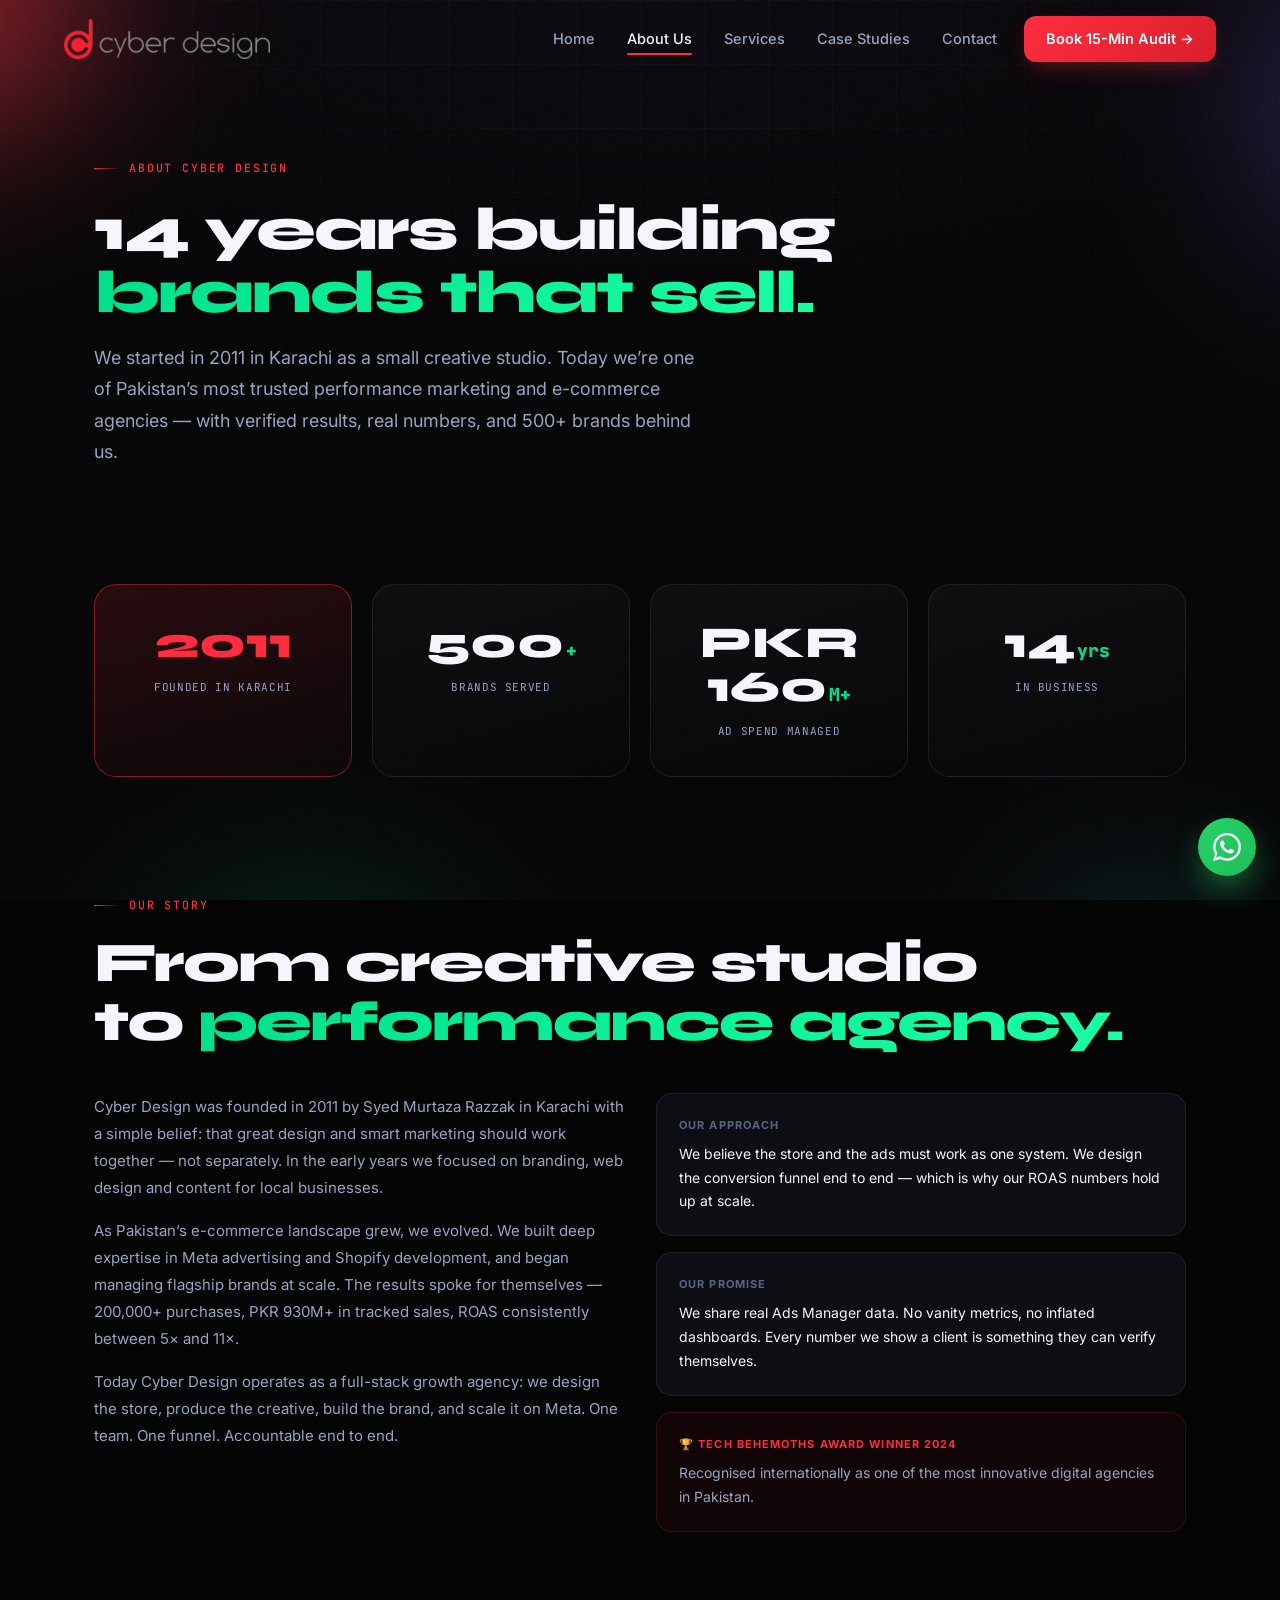
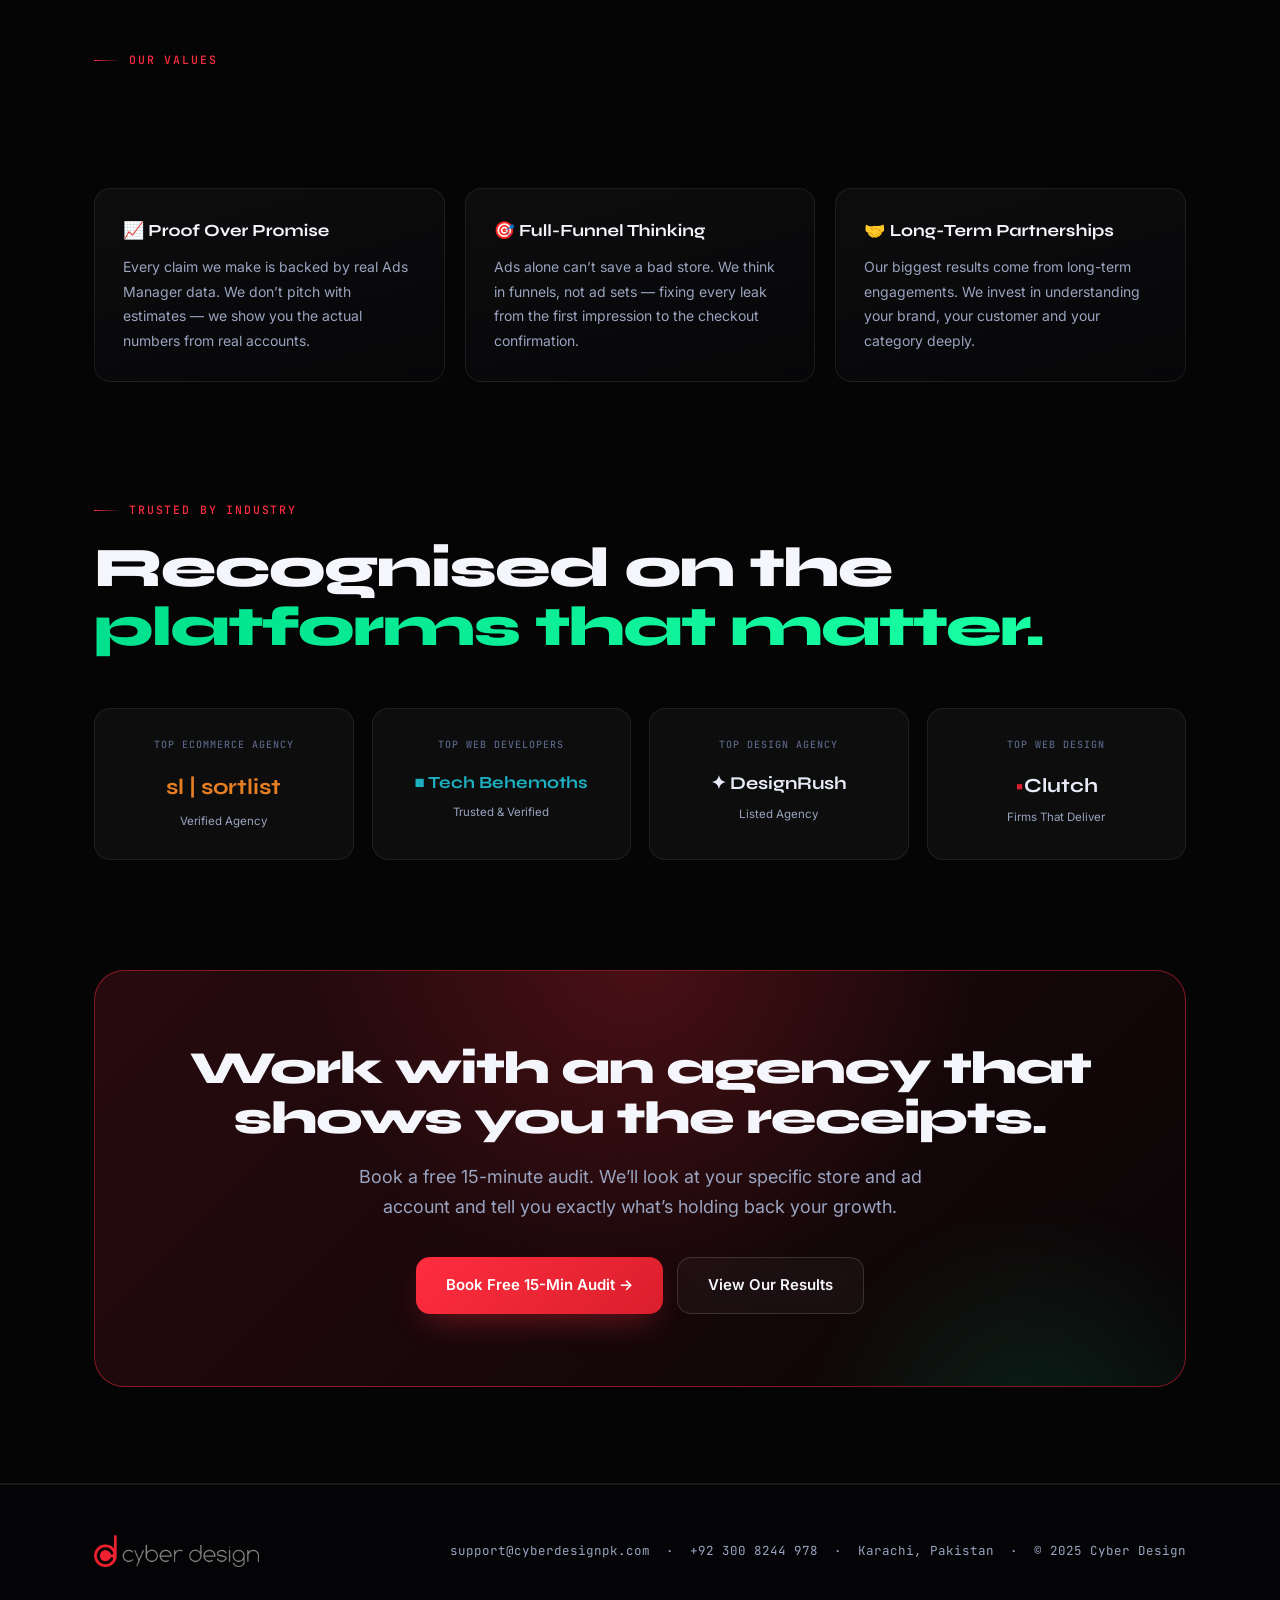
==== about-us.html @ b5be5a00 "Redesign all inner pages + shared design system Applied the premium UUPM design (Modern Dark Cinema " ====
<!DOCTYPE html>
<html lang="en">
<head>
<meta charset="UTF-8">
<meta name="viewport" content="width=device-width,initial-scale=1">
<title>About Cyber Design | Digital Agency Karachi Since 2011 | Meta Ads & Shopify</title>
<meta name="description" content="Cyber Design is a Karachi-based performance marketing agency founded in 2011. 500+ brands served, PKR 160M+ ad spend managed, Tech Behemoths Award Winner 2024.">
<link rel="canonical" href="https://cyberdesignpk.com/about-us.html">
<meta name="robots" content="index,follow,max-snippet:-1,max-image-preview:large">
<meta property="og:type" content="website">
<meta property="og:url" content="https://cyberdesignpk.com/about-us.html">
<meta property="og:site_name" content="Cyber Design">
<meta property="og:title" content="About Cyber Design | Digital Agency Karachi Since 2011 | Meta Ads & Shopify">
<meta property="og:description" content="Cyber Design is a Karachi-based performance marketing agency founded in 2011. 500+ brands served, PKR 160M+ ad spend managed, Tech Behemoths Award Winner 2024.">
<meta property="og:image" content="https://cyberdesignpk.com/og-image.jpg">
<meta name="twitter:card" content="summary_large_image">
<meta name="twitter:title" content="About Cyber Design | Digital Agency Karachi Since 2011 | Meta Ads & Shopify">
<meta name="twitter:description" content="Cyber Design is a Karachi-based performance marketing agency founded in 2011. 500+ brands served, PKR 160M+ ad spend managed, Tech Behemoths Award Winner 2024.">
<link rel="icon" type="image/webp" href="cyberdesign-logo.webp">
<link rel="apple-touch-icon" href="cyberdesign-logo.webp">
<script type="application/ld+json">{
  "@context":"https://schema.org",
  "@type":["MarketingAgency","LocalBusiness"],
  "name":"Cyber Design",
  "url":"https://cyberdesignpk.com",
  "telephone":"+923008244978",
  "email":"support@cyberdesignpk.com",
  "foundingDate":"2011",
  "description":"Pakistan performance Meta ads and Shopify growth agency based in Karachi since 2011.",
  "areaServed":"Pakistan",
  "address":{"@type":"PostalAddress","addressLocality":"Karachi","addressCountry":"PK"},
  "award":"Tech Behemoths Award Winner 2024"
}</script>
<link rel="preconnect" href="https://fonts.googleapis.com">
<link rel="preconnect" href="https://fonts.gstatic.com" crossorigin>
<link rel="stylesheet" href="https://fonts.googleapis.com/css2?family=Syne:wght@600;700;800&family=Inter:wght@300;400;500;600;700&family=JetBrains+Mono:wght@400;500;700&family=Playfair+Display:ital@1&display=swap">
<link rel="stylesheet" href="styles.css">
<!-- Google tag (gtag.js) -->
<script async src="https://www.googletagmanager.com/gtag/js?id=G-51XB3NVH1X"></script>
<script>
  window.dataLayer = window.dataLayer || [];
  function gtag(){dataLayer.push(arguments);}
  gtag('js', new Date());
  gtag('config', 'G-51XB3NVH1X');
</script>
</head>
<body>
<div class="bg-fx"><div class="aurora"><b class="b1"></b><b class="b2"></b><b class="b3"></b><b class="b4"></b></div></div>
<div class="grid-fx"></div>
<div class="noise-fx"></div>
<div class="spotlight" id="spot"></div>
<div class="scroll-bar" id="sbar"></div>
<nav id="nav"><div class="nav-inner">
  <div class="nav-logo"><a href="index.html"><img src="cyberdesign-logo.webp" alt="Cyber Design Agency Karachi"></a></div>
  <div class="nav-links"><a href="index.html">Home</a><a href="about-us.html" class="cur">About Us</a><a href="services.html">Services</a><a href="case-studies.html">Case Studies</a><a href="contact.html">Contact</a><a href="contact.html" class="nav-cta">Book 15-Min Audit →</a></div>
  <div class="ham" id="ham"><span></span><span></span><span></span></div>
</div></nav>
<div class="mob-menu" id="mob"><a href="index.html">Home</a><a href="about-us.html" class="cur">About Us</a><a href="services.html">Services</a><a href="case-studies.html">Case Studies</a><a href="contact.html">Contact</a><a href="contact.html" class="mob-cta">Book 15-Min Audit →</a></div>
<section class="pt-hero">
 <div class="wrap">
  <div class="rev sec-label">About Cyber Design</div>
  <h2 class="rev sec-title" style="font-size:clamp(36px,5vw,60px)">14 years building<br><em>brands that sell.</em></h2>
  <p class="rev sec-sub" style="font-size:18px">We started in 2011 in Karachi as a small creative studio. Today we&rsquo;re one of Pakistan&rsquo;s most trusted performance marketing and e-commerce agencies &mdash; with verified results, real numbers, and 500+ brands behind us.</p>
 </div>
</section>
<section style="padding-top:0">
 <div class="wrap">
  <div class="rev proof-grid">
   <div class="proof-card hl"><div class="n">2011</div><div class="l">Founded in Karachi</div></div>
   <div class="proof-card"><div class="n">500<span class="sup">+</span></div><div class="l">Brands Served</div></div>
   <div class="proof-card"><div class="n">PKR 160<span class="sup">M+</span></div><div class="l">Ad Spend Managed</div></div>
   <div class="proof-card"><div class="n">14<span class="sup">yrs</span></div><div class="l">In Business</div></div>
  </div>
 </div>
</section>
<section style="padding-top:0">
 <div class="wrap">
  <div class="rev sec-label">Our Story</div>
  <h2 class="rev sec-title">From creative studio<br>to <em>performance agency.</em></h2>
  <div class="r2col" style="margin-top:40px">
   <div>
    <p style="font-size:15px;color:var(--mu);line-height:1.8;margin-bottom:16px">Cyber Design was founded in 2011 by Syed Murtaza Razzak in Karachi with a simple belief: that great design and smart marketing should work together &mdash; not separately. In the early years we focused on branding, web design and content for local businesses.</p>
    <p style="font-size:15px;color:var(--mu);line-height:1.8;margin-bottom:16px">As Pakistan&rsquo;s e-commerce landscape grew, we evolved. We built deep expertise in Meta advertising and Shopify development, and began managing flagship brands at scale. The results spoke for themselves &mdash; 200,000+ purchases, PKR 930M+ in tracked sales, ROAS consistently between 5&times; and 11&times;.</p>
    <p style="font-size:15px;color:var(--mu);line-height:1.8">Today Cyber Design operates as a full-stack growth agency: we design the store, produce the creative, build the brand, and scale it on Meta. One team. One funnel. Accountable end to end.</p>
   </div>
   <div style="display:flex;flex-direction:column;gap:16px">
    <div style="background:var(--bg1);border:1px solid var(--bd);border-radius:var(--rad);padding:22px"><div style="font-size:11px;color:var(--mu2);font-weight:700;letter-spacing:.1em;text-transform:uppercase;margin-bottom:8px">Our Approach</div><p style="font-size:14px;color:var(--tx);line-height:1.7">We believe the store and the ads must work as one system. We design the conversion funnel end to end &mdash; which is why our ROAS numbers hold up at scale.</p></div>
    <div style="background:var(--bg1);border:1px solid var(--bd);border-radius:var(--rad);padding:22px"><div style="font-size:11px;color:var(--mu2);font-weight:700;letter-spacing:.1em;text-transform:uppercase;margin-bottom:8px">Our Promise</div><p style="font-size:14px;color:var(--tx);line-height:1.7">We share real Ads Manager data. No vanity metrics, no inflated dashboards. Every number we show a client is something they can verify themselves.</p></div>
    <div style="background:rgba(218,31,44,.06);border:1px solid rgba(218,31,44,.2);border-radius:var(--rad);padding:22px"><div style="font-size:11px;color:var(--p);font-weight:700;letter-spacing:.1em;text-transform:uppercase;margin-bottom:8px">&#127942; Tech Behemoths Award Winner 2024</div><p style="font-size:14px;color:var(--mu);line-height:1.7">Recognised internationally as one of the most innovative digital agencies in Pakistan.</p></div>
   </div>
  </div>
 </div>
</section>
<section style="padding-top:0">
 <div class="wrap">
  <div class="rev sec-label">Our Values</div>
  <h2 class="rev sec-title">What we believe in.</h2>
  <div class="rev val-grid">
   <div class="val-card"><h4>&#128200; Proof Over Promise</h4><p>Every claim we make is backed by real Ads Manager data. We don&rsquo;t pitch with estimates &mdash; we show you the actual numbers from real accounts.</p></div>
   <div class="val-card"><h4>&#127919; Full-Funnel Thinking</h4><p>Ads alone can&rsquo;t save a bad store. We think in funnels, not ad sets &mdash; fixing every leak from the first impression to the checkout confirmation.</p></div>
   <div class="val-card"><h4>&#129309; Long-Term Partnerships</h4><p>Our biggest results come from long-term engagements. We invest in understanding your brand, your customer and your category deeply.</p></div>
  </div>
 </div>
</section>
<section style="padding-top:0">
 <div class="wrap">
  <div class="rev sec-label">Trusted By Industry</div>
  <h2 class="rev sec-title">Recognised on the <em>platforms that matter.</em></h2>
  <div class="rev trust-grid">
   <div class="trust-card"><div class="trust-badge-label">Top eCommerce Agency</div><div class="trust-badge-name" style="color:#E67E22;font-size:22px">sl | sortlist</div><div class="trust-badge-sub">Verified Agency</div></div>
   <div class="trust-card"><div class="trust-badge-label">Top Web Developers</div><div class="trust-badge-name" style="color:#1DB0C1;font-size:17px">&#9632; Tech Behemoths</div><div class="trust-badge-sub">Trusted &amp; Verified</div></div>
   <div class="trust-card"><div class="trust-badge-label">Top Design Agency</div><div class="trust-badge-name" style="color:#E8ECF8;font-size:18px">&#10022; DesignRush</div><div class="trust-badge-sub">Listed Agency</div></div>
   <div class="trust-card"><div class="trust-badge-label">Top Web Design</div><div class="trust-badge-name" style="color:#E8ECF8;font-size:20px"><span style="color:#DA1F2C">&#8226;</span>Clutch</div><div class="trust-badge-sub">Firms That Deliver</div></div>
  </div>
 </div>
</section>
<section style="padding-top:0;padding-bottom:96px">
 <div class="wrap"><div class="rev cta-band">
  <h2>Work with an agency that shows you the receipts.</h2>
  <p>Book a free 15-minute audit. We&rsquo;ll look at your specific store and ad account and tell you exactly what&rsquo;s holding back your growth.</p>
  <div class="cta-btns">
   <a class="btn-pri" href="contact.html">Book Free 15-Min Audit &#8594;</a>
   <a class="btn-sec" href="case-studies.html">View Our Results</a>
  </div>
 </div></div>
</section>
<div class="divider"></div>
<footer><div class="foot">
  <div class="nav-logo"><a href="index.html"><img src="cyberdesign-logo.webp" alt="Cyber Design" style="height:32px;width:auto;filter:brightness(1.1)" loading="lazy"></a></div>
  <div class="fr">support@cyberdesignpk.com &nbsp;·&nbsp; +92 300 8244 978 &nbsp;·&nbsp; Karachi, Pakistan &nbsp;·&nbsp; © 2025 Cyber Design</div>
</div></footer>
<a class="wa-float magnetic" href="https://wa.me/923008244978" target="_blank" rel="noopener" aria-label="Chat on WhatsApp">
  <svg viewBox="0 0 24 24" fill="currentColor"><path d="M.057 24l1.687-6.163a11.867 11.867 0 0 1-1.587-5.946C.16 5.335 5.495 0 12.05 0a11.817 11.817 0 0 1 8.413 3.488 11.824 11.824 0 0 1 3.48 8.414c-.003 6.557-5.338 11.892-11.893 11.892a11.9 11.9 0 0 1-5.688-1.448L.057 24zm6.597-3.807c1.676.995 3.276 1.591 5.392 1.592 5.448 0 9.886-4.434 9.889-9.885.002-5.462-4.415-9.89-9.881-9.892-5.452 0-9.887 4.434-9.889 9.884a9.86 9.86 0 0 0 1.51 5.26l-.999 3.648 3.488-.916zm11.387-5.464c-.074-.124-.272-.198-.57-.347-.297-.149-1.758-.868-2.031-.967-.272-.099-.47-.149-.669.149-.198.297-.768.967-.941 1.165-.173.198-.347.223-.644.074-.297-.149-1.255-.462-2.39-1.475-.883-.788-1.48-1.761-1.653-2.059-.173-.297-.018-.458.13-.606.134-.133.297-.347.446-.521.151-.172.2-.296.3-.495.099-.198.05-.372-.025-.521-.075-.148-.669-1.611-.916-2.206-.242-.579-.487-.501-.669-.51l-.57-.01c-.198 0-.52.074-.792.372s-1.04 1.016-1.04 2.479 1.065 2.876 1.213 3.074c.149.198 2.095 3.2 5.076 4.487.709.306 1.263.489 1.694.625.712.227 1.36.195 1.872.118.571-.085 1.758-.719 2.006-1.413.247-.694.247-1.289.173-1.413z"/></svg>
</a>
<script src="app.js"></script>
</body>
</html>
---- styles.css ----
/* ============================================================
   Cyber Design — Shared Design System (UI/UX Pro Max driven)
   Modern Dark Cinema + Aurora · used across all pages
   ============================================================ */
*,*::before,*::after{box-sizing:border-box;margin:0;padding:0}
html{scroll-behavior:smooth}
:root{
  /* new tokens */
  --bg-deep:#050506;--bg-base:#08090C;--bg-elev:#0C0E14;
  --surface:rgba(255,255,255,.035);--surface2:rgba(255,255,255,.06);
  --bd:rgba(255,255,255,.08);--bd2:rgba(255,255,255,.14);
  --p:#FF2D3F;--p2:#DA1F2C;--ph:#FF3344;--p-soft:rgba(255,45,63,.14);--p-glow:rgba(255,45,63,.45);
  --g:#00E08C;--g2:#19FFA3;--vi:#7C5CFF;--cy:#22D3EE;
  --tx:#F4F6FC;--mu:#9AA4C0;--mu2:#5A6585;
  --rad:16px;--rad-lg:22px;--rad-xl:30px;
  --ease:cubic-bezier(0.16,1,0.3,1);--ease-out:cubic-bezier(0.22,1,0.36,1);
  --maxw:1220px;
  /* legacy aliases (so original inline styles render premium) */
  --bg:#050506;--bg1:#0C0E14;--bg2:#14161F;
}
body{font-family:"Inter",system-ui,sans-serif;background:var(--bg-deep);color:var(--tx);line-height:1.65;font-size:16px;-webkit-font-smoothing:antialiased;-moz-osx-font-smoothing:grayscale;overflow-x:hidden;text-rendering:optimizeLegibility}
h1,h2,h3,h4,h5,h6{-webkit-font-smoothing:antialiased;text-rendering:geometricPrecision}
img{max-width:100%;display:block}
a{text-decoration:none;color:inherit}
button{cursor:pointer;font-family:inherit;border:none;outline:none;background:none}
::selection{background:var(--p);color:#fff}
.mono{font-family:"JetBrains Mono",monospace}

/* ---------- BACKGROUND ---------- */
.bg-fx{position:fixed;inset:0;z-index:-3;overflow:hidden;pointer-events:none;background:radial-gradient(120% 80% at 50% -10%,#0E0A12 0%,var(--bg-deep) 55%)}
.aurora{position:absolute;inset:-20%;filter:blur(70px);opacity:.7;mix-blend-mode:screen}
.aurora b{position:absolute;border-radius:50%;display:block}
.aurora .b1{width:42vw;height:42vw;left:-6vw;top:-8vw;background:radial-gradient(circle,var(--p),transparent 62%);animation:drift1 20s var(--ease) infinite}
.aurora .b2{width:38vw;height:38vw;right:-8vw;top:4vw;background:radial-gradient(circle,var(--vi),transparent 62%);opacity:.55;animation:drift2 26s var(--ease) infinite}
.aurora .b3{width:40vw;height:40vw;left:24vw;bottom:-18vw;background:radial-gradient(circle,var(--g),transparent 60%);opacity:.4;animation:drift3 30s var(--ease) infinite}
.aurora .b4{width:26vw;height:26vw;right:18vw;bottom:-6vw;background:radial-gradient(circle,var(--cy),transparent 60%);opacity:.35;animation:drift1 24s var(--ease) infinite reverse}
@keyframes drift1{0%,100%{transform:translate(0,0) scale(1)}50%{transform:translate(7vw,5vw) scale(1.18)}}
@keyframes drift2{0%,100%{transform:translate(0,0) scale(1)}50%{transform:translate(-6vw,7vw) scale(1.12)}}
@keyframes drift3{0%,100%{transform:translate(0,0) scale(1)}50%{transform:translate(5vw,-6vw) scale(1.2)}}
.grid-fx{position:fixed;inset:0;z-index:-2;pointer-events:none;background-image:linear-gradient(rgba(255,255,255,.025) 1px,transparent 1px),linear-gradient(90deg,rgba(255,255,255,.025) 1px,transparent 1px);background-size:64px 64px;-webkit-mask-image:radial-gradient(ellipse 90% 55% at 50% 0%,#000 25%,transparent 78%);mask-image:radial-gradient(ellipse 90% 55% at 50% 0%,#000 25%,transparent 78%)}
.noise-fx{position:fixed;inset:0;z-index:-1;pointer-events:none;opacity:.035;background-image:url("data:image/svg+xml,%3Csvg xmlns='http://www.w3.org/2000/svg' width='160' height='160'%3E%3Cfilter id='n'%3E%3CfeTurbulence type='fractalNoise' baseFrequency='0.85' numOctaves='3'/%3E%3C/filter%3E%3Crect width='100%25' height='100%25' filter='url(%23n)'/%3E%3C/svg%3E")}
.spotlight{position:fixed;width:520px;height:520px;border-radius:50%;background:radial-gradient(circle,rgba(255,45,63,.10),transparent 65%);pointer-events:none;z-index:0;transform:translate(-50%,-50%);transition:opacity .4s;opacity:0}
.scroll-bar{position:fixed;top:0;left:0;height:2px;width:0;background:linear-gradient(90deg,var(--p),var(--g));z-index:200;transition:width .1s linear}

/* ---------- NAV ---------- */
nav{position:fixed;top:0;left:0;right:0;z-index:120;padding:0 5vw;transition:.4s var(--ease)}
nav.scrolled{background:rgba(5,5,6,.7);backdrop-filter:blur(20px) saturate(140%);border-bottom:1px solid var(--bd)}
.nav-inner{max-width:var(--maxw);margin:0 auto;display:flex;align-items:center;justify-content:space-between;height:78px;transition:.4s var(--ease)}
nav.scrolled .nav-inner{height:64px}
.nav-logo img{height:40px;width:auto;filter:brightness(1.12) drop-shadow(0 0 1px rgba(255,255,255,.06));transition:.3s var(--ease)}
.nav-logo:hover img{transform:scale(1.05)}
.nav-links{display:flex;align-items:center;gap:2px}
.nav-links a{position:relative;padding:9px 15px;font-size:14.5px;font-weight:500;color:var(--mu);border-radius:10px;transition:.25s var(--ease)}
.nav-links a::after{content:"";position:absolute;left:15px;right:15px;bottom:5px;height:2px;background:var(--p);border-radius:2px;transform:scaleX(0);transform-origin:left;transition:.3s var(--ease)}
.nav-links a:hover{color:var(--tx)}.nav-links a.cur{color:var(--tx)}
.nav-links a:hover::after,.nav-links a.cur::after{transform:scaleX(1)}
.nav-cta{margin-left:10px;background:linear-gradient(135deg,var(--p),var(--p2));color:#fff!important;padding:11px 22px!important;border-radius:12px!important;font-weight:600!important;box-shadow:0 10px 26px -10px var(--p-glow);transition:.3s var(--ease)!important}
.nav-cta::after{display:none}
.nav-cta:hover{transform:translateY(-2px);box-shadow:0 16px 34px -10px var(--p-glow)}
.ham{display:none;flex-direction:column;gap:5px;padding:8px}
.ham span{display:block;width:24px;height:2px;background:var(--tx);border-radius:2px;transition:.3s var(--ease)}
.ham.act span:nth-child(1){transform:translateY(7px) rotate(45deg)}
.ham.act span:nth-child(2){opacity:0}
.ham.act span:nth-child(3){transform:translateY(-7px) rotate(-45deg)}
.mob-menu{display:none;position:fixed;inset:0;background:rgba(5,5,6,.97);backdrop-filter:blur(22px);z-index:119;padding:104px 8vw 40px;flex-direction:column;gap:4px}
.mob-menu.open{display:flex;animation:fade .35s var(--ease)}
.mob-menu a{padding:18px 14px;font-family:"Syne",sans-serif;font-size:24px;font-weight:700;color:var(--mu);border-bottom:1px solid var(--bd);transition:.25s var(--ease)}
.mob-menu a:hover,.mob-menu a.cur{color:var(--tx);padding-left:26px}
.mob-cta{margin-top:20px;background:linear-gradient(135deg,var(--p),var(--p2));color:#fff!important;text-align:center;border-radius:14px;border:none!important}

/* ---------- LAYOUT ---------- */
.wrap{max-width:var(--maxw);margin:0 auto;padding:0 5vw}
section{padding:110px 0;position:relative}
.pt-hero{padding-top:150px;padding-bottom:60px}
.divider{height:1px;background:var(--bd)}

/* eyebrow / title / sub  (new + legacy) */
.eyebrow,.sec-label{display:inline-flex;align-items:center;gap:9px;font-family:"JetBrains Mono",monospace;font-size:11.5px;font-weight:500;letter-spacing:.16em;text-transform:uppercase;color:var(--p);margin-bottom:20px}
.eyebrow::before,.sec-label::before{content:"";width:26px;height:1px;background:linear-gradient(90deg,var(--p),transparent)}
h2.title,h2.sec-title{font-family:"Syne",sans-serif;font-weight:800;font-size:clamp(32px,4.6vw,56px);line-height:1.05;letter-spacing:-.03em;color:var(--tx)}
h2.title em,h2.sec-title em{font-style:normal;background:linear-gradient(115deg,var(--g),var(--g2));-webkit-background-clip:text;background-clip:text;-webkit-text-fill-color:transparent}
.sub,.sec-sub{margin-top:18px;font-size:17.5px;color:var(--mu);max-width:600px;line-height:1.75}

/* ---------- BUTTONS (new + legacy) ---------- */
.btn,.btn-pri,.btn-sec,.btn-wa{position:relative;display:inline-flex;align-items:center;gap:9px;padding:15px 30px;border-radius:14px;font-size:15px;font-weight:600;transition:.3s var(--ease);will-change:transform;cursor:pointer}
.btn svg,.btn-pri svg,.btn-sec svg,.btn-wa svg{width:17px;height:17px}
.btn-pri{background:linear-gradient(135deg,var(--p),var(--p2));color:#fff;box-shadow:0 14px 34px -12px var(--p-glow);overflow:hidden}
.btn-pri::before{content:"";position:absolute;top:0;left:-120%;width:55%;height:100%;background:linear-gradient(90deg,transparent,rgba(255,255,255,.4),transparent);transform:skewX(-20deg);transition:.7s var(--ease)}
.btn-pri:hover{transform:translateY(-2px);box-shadow:0 20px 44px -12px var(--p-glow)}
.btn-pri:hover::before{left:140%}
.btn-sec{background:var(--surface);color:var(--tx);border:1px solid var(--bd2);backdrop-filter:blur(8px)}
.btn-sec:hover{transform:translateY(-2px);border-color:var(--p);color:var(--p);background:var(--p-soft)}
.btn-wa{background:linear-gradient(135deg,#25D366,#1ebe59);color:#fff;box-shadow:0 14px 34px -12px rgba(37,211,102,.6)}
.btn-wa:hover{transform:translateY(-2px);box-shadow:0 20px 44px -12px rgba(37,211,102,.75)}

/* ---------- HERO (home) ---------- */
.hero-grid{display:grid;grid-template-columns:1.08fr .92fr;gap:60px;align-items:center;position:relative;z-index:1}
.hero-badge{display:inline-flex;align-items:center;gap:9px;background:var(--surface);border:1px solid var(--bd2);border-radius:100px;padding:7px 16px;font-family:"JetBrains Mono",monospace;font-size:11.5px;font-weight:500;color:var(--mu);letter-spacing:.06em;text-transform:uppercase;margin-bottom:28px;backdrop-filter:blur(8px)}
.hero-badge .dot{width:8px;height:8px;background:var(--g);border-radius:50%;box-shadow:0 0 0 0 rgba(0,224,140,.5);animation:ping 2s infinite}
@keyframes ping{0%{box-shadow:0 0 0 0 rgba(0,224,140,.5)}70%{box-shadow:0 0 0 9px rgba(0,224,140,0)}100%{box-shadow:0 0 0 0 rgba(0,224,140,0)}}
.hero h1{font-family:"Syne",sans-serif;font-weight:800;font-size:clamp(42px,6vw,78px);line-height:1.02;letter-spacing:-.035em;color:var(--tx)}
.hero h1 .word{display:inline-block;opacity:0;transform:translateY(40px) rotate(3deg);animation:wordUp .85s var(--ease) forwards}
.hero h1 em{font-style:normal;background:linear-gradient(115deg,var(--p),#FF7A85);-webkit-background-clip:text;background-clip:text;-webkit-text-fill-color:transparent}
@keyframes wordUp{to{opacity:1;transform:none}}
.hero-sub{margin-top:26px;font-size:18.5px;color:var(--mu);line-height:1.75;max-width:510px;opacity:0;animation:fadeUp .9s var(--ease) .7s forwards}
.hero-btns{display:flex;gap:14px;margin-top:38px;flex-wrap:wrap}
.hero .hero-btns{opacity:0;animation:fadeUp .9s var(--ease) .85s forwards}
.hero-foot{margin-top:36px;display:flex;align-items:center;gap:14px;flex-wrap:wrap;opacity:0;animation:fadeUp .9s var(--ease) 1s forwards}
.hero-foot .stars{color:#FFC542;letter-spacing:2px;font-size:15px}
.hero-foot .ht{font-size:13.5px;color:var(--mu2)}
@keyframes fadeUp{to{opacity:1;transform:none}}
/* generic page hero (inner pages) */
.page-hero h1,.page-hero h2{margin-top:0}

/* hero dashboard card */
.hcard{position:relative;background:linear-gradient(165deg,rgba(16,18,26,.85),rgba(8,9,13,.9));border:1px solid var(--bd2);border-radius:var(--rad-xl);overflow:hidden;box-shadow:0 40px 90px -30px rgba(0,0,0,.8);backdrop-filter:blur(14px);opacity:0;transform:translateY(50px) scale(.95);animation:cardIn 1.1s var(--ease) .5s forwards}
@keyframes cardIn{to{opacity:1;transform:none}}
.hcard.float{animation:cardIn 1.1s var(--ease) .5s forwards,floaty 7s ease-in-out 1.6s infinite}
@keyframes floaty{0%,100%{transform:translateY(0)}50%{transform:translateY(-14px)}}
.hcard::before{content:"";position:absolute;inset:0;border-radius:var(--rad-xl);padding:1px;background:linear-gradient(140deg,var(--p-glow),transparent 38%,transparent 62%,rgba(0,224,140,.4));-webkit-mask:linear-gradient(#fff 0 0) content-box,linear-gradient(#fff 0 0);-webkit-mask-composite:xor;mask-composite:exclude;pointer-events:none}
.hc-bar{display:flex;align-items:center;gap:9px;padding:15px 20px;border-bottom:1px solid var(--bd);background:rgba(255,255,255,.02)}
.hc-bar .dots{display:flex;gap:6px}
.hc-bar .dots i{width:11px;height:11px;border-radius:50%;display:block}
.hc-bar .dots i:nth-child(1){background:#FF5F57}.hc-bar .dots i:nth-child(2){background:#FEBC2E}.hc-bar .dots i:nth-child(3){background:#28C840}
.hc-bar .lbl{font-family:"JetBrains Mono",monospace;font-size:11px;color:var(--mu);letter-spacing:.03em}
.hc-bar .live{margin-left:auto;display:inline-flex;align-items:center;gap:6px;font-family:"JetBrains Mono",monospace;font-size:10px;color:var(--g);text-transform:uppercase;letter-spacing:.1em}
.hc-bar .live::before{content:"";width:6px;height:6px;border-radius:50%;background:var(--g);animation:ping 1.6s infinite}
.hc-body{padding:22px}
.hc-stats{display:grid;grid-template-columns:1fr 1fr;gap:13px}
.hc-stat{background:var(--surface);border:1px solid var(--bd);border-radius:14px;padding:16px;transition:.3s var(--ease)}
.hc-stat:hover{border-color:var(--bd2);transform:translateY(-3px)}
.hc-stat .n{font-family:"Syne",sans-serif;font-weight:800;font-size:25px;line-height:1}
.hc-stat .n .sup{font-family:"JetBrains Mono",monospace;font-size:12px;font-weight:500;color:var(--g);vertical-align:super;margin-left:2px}
.hc-stat .l{font-family:"JetBrains Mono",monospace;font-size:9.5px;color:var(--mu);text-transform:uppercase;letter-spacing:.08em;margin-top:9px}
.hc-stat.hl{border-color:var(--p-glow);background:var(--p-soft)}
.hc-stat.hl .n{color:var(--p)}
.hc-chart{margin-top:16px;padding-top:16px;border-top:1px solid var(--bd)}
.hc-chart .ch-top{display:flex;justify-content:space-between;align-items:center;margin-bottom:10px}
.hc-chart .ch-top .t{font-family:"JetBrains Mono",monospace;font-size:10px;color:var(--mu);text-transform:uppercase;letter-spacing:.07em}
.hc-chart .ch-top .v{font-family:"JetBrains Mono",monospace;font-size:11px;color:var(--g)}
.spark{display:flex;align-items:flex-end;gap:5px;height:46px}
.spark i{flex:1;background:linear-gradient(180deg,var(--p),rgba(255,45,63,.2));border-radius:4px 4px 0 0;transform:scaleY(0);transform-origin:bottom;animation:bar .9s var(--ease) forwards}
@keyframes bar{to{transform:scaleY(1)}}
.hc-verified{display:flex;align-items:center;gap:8px;font-size:11.5px;color:var(--mu);margin-top:14px;line-height:1.5}
.hc-verified svg{color:var(--g);flex-shrink:0;width:15px;height:15px}
.chip-float{position:absolute;z-index:2;background:rgba(12,14,20,.9);border:1px solid var(--bd2);border-radius:14px;padding:11px 15px;display:flex;align-items:center;gap:10px;backdrop-filter:blur(12px);box-shadow:0 16px 40px -16px rgba(0,0,0,.8)}
.chip-float .ic{width:34px;height:34px;border-radius:10px;display:flex;align-items:center;justify-content:center;flex-shrink:0}
.chip-float .ic svg{width:18px;height:18px}
.chip-float .ct{font-family:"Syne",sans-serif;font-weight:700;font-size:15px;line-height:1.1}
.chip-float .cl{font-family:"JetBrains Mono",monospace;font-size:9px;color:var(--mu);text-transform:uppercase;letter-spacing:.06em;margin-top:2px}
.chip-1{top:-22px;right:-18px;animation:floaty 6s ease-in-out 2s infinite}
.chip-1 .ic{background:rgba(0,224,140,.14);color:var(--g)}
.chip-2{bottom:-22px;left:-28px;animation:floaty 6.5s ease-in-out 2.4s infinite}
.chip-2 .ic{background:var(--p-soft);color:var(--p)}

/* ---------- MARQUEE ---------- */
.marquee{border-top:1px solid var(--bd);border-bottom:1px solid var(--bd);overflow:hidden;background:rgba(8,9,13,.5);-webkit-mask-image:linear-gradient(90deg,transparent,#000 7%,#000 93%,transparent);mask-image:linear-gradient(90deg,transparent,#000 7%,#000 93%,transparent)}
.mq-track{display:flex;width:max-content;animation:scroll 36s linear infinite}
.mq-track:hover{animation-play-state:paused}
.mq-item{display:inline-flex;align-items:center;gap:11px;padding:18px 36px;font-family:"JetBrains Mono",monospace;font-size:13.5px;font-weight:500;color:var(--mu);white-space:nowrap}
.mq-item strong{color:var(--g);font-weight:700}
.mq-item .dot{width:5px;height:5px;border-radius:50%;background:var(--p)}
@keyframes scroll{to{transform:translateX(-50%)}}

/* ---------- SERVICES bento (home) ---------- */
.svc-grid{display:grid;grid-template-columns:repeat(2,1fr);gap:22px;margin-top:56px}
.svc{position:relative;background:linear-gradient(165deg,var(--surface),rgba(8,9,13,.4));border:1px solid var(--bd);border-radius:var(--rad-lg);padding:38px;overflow:hidden;transition:.4s var(--ease)}
.svc::after{content:"";position:absolute;width:340px;height:340px;background:radial-gradient(circle,rgba(255,45,63,.15),transparent 70%);left:var(--mx,50%);top:var(--my,50%);transform:translate(-50%,-50%);opacity:0;transition:opacity .4s;pointer-events:none}
.svc:hover{border-color:var(--p-glow);transform:translateY(-5px);box-shadow:0 36px 70px -34px var(--p-glow)}
.svc:hover::after{opacity:1}
.svc-ic{width:58px;height:58px;border-radius:16px;background:linear-gradient(135deg,var(--p-soft),rgba(255,45,63,.04));border:1px solid var(--bd2);display:flex;align-items:center;justify-content:center;color:var(--p);margin-bottom:22px;transition:.35s var(--ease)}
.svc-ic svg{width:26px;height:26px}
.svc:hover .svc-ic{transform:scale(1.08) rotate(-5deg);background:linear-gradient(135deg,var(--p),var(--p2));color:#fff}
.svc h3{font-family:"Syne",sans-serif;font-weight:700;font-size:22px;margin-bottom:12px;position:relative;z-index:1}
.svc p{font-size:15px;color:var(--mu);line-height:1.75;position:relative;z-index:1}
.svc-link{display:inline-flex;align-items:center;gap:6px;margin-top:20px;font-family:"JetBrains Mono",monospace;font-size:12.5px;font-weight:500;color:var(--p);text-transform:uppercase;letter-spacing:.04em;position:relative;z-index:1;transition:.25s var(--ease)}
.svc-link svg{width:14px;height:14px;transition:.25s var(--ease)}
.svc-link:hover svg{transform:translateX(4px)}

/* ---------- PROOF (new + legacy .proof-card) ---------- */
.proof-grid{display:grid;grid-template-columns:repeat(4,1fr);gap:20px;margin-top:56px}
.proof,.proof-card{position:relative;background:linear-gradient(165deg,var(--surface),rgba(8,9,13,.4));border:1px solid var(--bd);border-radius:var(--rad-lg);padding:36px 26px;text-align:center;transition:.4s var(--ease);overflow:hidden}
.proof:hover,.proof-card:hover{transform:translateY(-5px);border-color:var(--bd2)}
.proof .n,.proof-card .n{font-family:"Syne",sans-serif;font-weight:800;font-size:clamp(30px,3.6vw,44px);line-height:1;color:var(--tx)}
.proof .n .sup,.proof-card .n .sup{font-family:"JetBrains Mono",monospace;font-size:18px;color:var(--g);margin-left:2px}
.proof .l,.proof-card .l{font-family:"JetBrains Mono",monospace;font-size:11px;color:var(--mu);margin-top:13px;text-transform:uppercase;letter-spacing:.06em}
.proof.hl,.proof-card.hl{border-color:var(--p-glow);background:linear-gradient(165deg,var(--p-soft),rgba(255,45,63,.02))}
.proof.hl .n,.proof-card.hl .n{color:var(--p)}

/* ---------- TRUST (new + legacy) ---------- */
.trust-grid{display:grid;grid-template-columns:repeat(4,1fr);gap:18px;margin-top:50px}
.trust,.trust-card{background:var(--surface);border:1px solid var(--bd);border-radius:var(--rad);padding:28px 22px;text-align:center;transition:.35s var(--ease)}
.trust:hover,.trust-card:hover{border-color:var(--p-glow);transform:translateY(-4px);background:var(--surface2)}
.trust .tl,.trust-badge-label{font-family:"JetBrains Mono",monospace;font-size:10px;font-weight:500;letter-spacing:.1em;text-transform:uppercase;color:var(--mu2);margin-bottom:16px}
.trust .tn,.trust-badge-name{font-family:"Syne",sans-serif;font-weight:700;font-size:19px;margin-bottom:6px;color:var(--tx)}
.trust .ts,.trust-badge-sub{font-size:11.5px;color:var(--mu)}
.award,.trust-award-band{margin-top:18px;background:linear-gradient(135deg,var(--p-soft),rgba(255,45,63,.02));border:1px solid var(--p-glow);border-radius:var(--rad-lg);padding:28px 34px;display:flex;align-items:center;gap:24px}
.award .ai{width:56px;height:56px;border-radius:16px;background:linear-gradient(135deg,var(--p),var(--p2));display:flex;align-items:center;justify-content:center;color:#fff;flex-shrink:0;box-shadow:0 12px 30px -10px var(--p-glow)}
.award .ai svg{width:28px;height:28px}
.trust-award-icon{font-size:30px;flex-shrink:0}
.award .at,.trust-award-title{font-family:"Syne",sans-serif;font-weight:700;font-size:18px;margin-bottom:6px;color:var(--tx)}
.award .ad,.trust-award-desc{font-size:14px;color:var(--mu);line-height:1.6}

/* ---------- CASE STUDY cards (home .cs) ---------- */
.cs-grid{display:grid;grid-template-columns:repeat(3,1fr);gap:22px;margin-top:56px}
.cs{position:relative;background:linear-gradient(165deg,var(--surface),rgba(8,9,13,.4));border:1px solid var(--bd);border-radius:var(--rad-lg);padding:32px;overflow:hidden;transition:.4s var(--ease);display:block}
.cs::before{content:"";position:absolute;top:0;left:0;right:0;height:3px;background:linear-gradient(90deg,var(--p),var(--g));transform:scaleX(0);transform-origin:left;transition:.45s var(--ease)}
.cs:hover{border-color:var(--p-glow);transform:translateY(-6px);box-shadow:0 40px 80px -40px rgba(0,0,0,.8)}
.cs:hover::before{transform:scaleX(1)}
.cs-brand{font-family:"Syne",sans-serif;font-weight:700;font-size:22px;margin-bottom:8px;line-height:1.2;color:var(--tx)}
.cs-conf{display:inline-flex;align-items:center;gap:6px;font-family:"JetBrains Mono",monospace;font-size:9.5px;font-weight:500;letter-spacing:.05em;text-transform:uppercase;color:var(--mu2);margin-bottom:16px}
.cs-conf svg{width:11px;height:11px}
.cs-tags{display:flex;gap:7px;margin-bottom:22px;flex-wrap:wrap}
.cs-tags span{background:var(--p-soft);color:var(--p);border:1px solid var(--bd);font-family:"JetBrains Mono",monospace;font-size:9.5px;font-weight:500;letter-spacing:.05em;text-transform:uppercase;padding:5px 11px;border-radius:100px}
.cs-stats{display:grid;grid-template-columns:1fr 1fr;gap:16px}
.cs-stat .n{font-family:"Syne",sans-serif;font-weight:700;font-size:21px;color:var(--tx)}
.cs-stat .n .g{color:var(--g)}
.cs-stat .l{font-family:"JetBrains Mono",monospace;font-size:10px;color:var(--mu);margin-top:4px;text-transform:uppercase;letter-spacing:.04em}

/* ---------- TESTIMONIALS ---------- */
.testi-grid{display:grid;grid-template-columns:repeat(2,1fr);gap:22px;margin-top:56px}
.testi{position:relative;background:linear-gradient(165deg,var(--surface),rgba(8,9,13,.4));border:1px solid var(--bd);border-radius:var(--rad-lg);padding:40px;transition:.35s var(--ease)}
.testi:hover{border-color:var(--bd2);transform:translateY(-4px)}
.testi .q{position:absolute;top:18px;right:32px;font-family:"Playfair Display",serif;font-style:italic;font-size:100px;line-height:1;color:rgba(255,45,63,.13)}
.testi .stars{color:#FFC542;font-size:15px;letter-spacing:3px;margin-bottom:18px}
.testi blockquote{font-family:"Playfair Display",serif;font-style:italic;font-size:20px;color:var(--tx);line-height:1.65;position:relative;z-index:1}
.testi .auth{margin-top:26px;display:flex;align-items:center;gap:14px;border-top:1px solid var(--bd);padding-top:20px}
.testi .av{width:48px;height:48px;border-radius:50%;background:linear-gradient(135deg,var(--p),#FF7A85);display:flex;align-items:center;justify-content:center;font-family:"Syne",sans-serif;font-weight:700;font-size:15px;color:#fff;flex-shrink:0;box-shadow:0 8px 20px -8px var(--p-glow)}
.testi .nm{font-weight:600;font-size:15px;color:var(--tx)}
.testi .ro{font-family:"JetBrains Mono",monospace;font-size:11.5px;color:var(--mu);margin-top:2px}

/* ---------- CTA (new .cta + legacy .cta-band) ---------- */
.cta,.cta-band{position:relative;background:linear-gradient(135deg,var(--p-soft),rgba(255,45,63,.02));border:1px solid var(--p-glow);border-radius:var(--rad-xl);padding:72px 60px;text-align:center;overflow:hidden}
.cta::before,.cta-band::before{content:"";position:absolute;width:700px;height:700px;background:radial-gradient(circle,rgba(255,45,63,.2),transparent 68%);top:-360px;left:50%;transform:translateX(-50%);pointer-events:none}
.cta::after,.cta-band::after{content:"";position:absolute;width:500px;height:500px;background:radial-gradient(circle,rgba(0,224,140,.12),transparent 68%);bottom:-300px;right:-100px;pointer-events:none}
.cta h2,.cta-band h2{font-family:"Syne",sans-serif;font-weight:800;font-size:clamp(28px,3.8vw,46px);letter-spacing:-.03em;margin-bottom:18px;position:relative;line-height:1.1;color:var(--tx)}
.cta p,.cta-band p{font-size:18px;color:var(--mu);margin:0 auto 36px;max-width:580px;position:relative}
.cta-btns{display:flex;gap:14px;justify-content:center;flex-wrap:wrap;position:relative}

/* ---------- FOOTER ---------- */
footer{border-top:1px solid var(--bd);padding:50px 0;background:rgba(5,5,6,.5)}
.foot,.foot-inner{max-width:var(--maxw);margin:0 auto;padding:0 5vw;display:flex;align-items:center;justify-content:space-between;flex-wrap:wrap;gap:18px}
.foot .fr,.foot-right{font-family:"JetBrains Mono",monospace;font-size:12.5px;color:var(--mu);line-height:1.9}

/* ---------- FLOATING WHATSAPP ---------- */
.wa-float{position:fixed;right:24px;bottom:24px;z-index:90;width:58px;height:58px;border-radius:50%;background:linear-gradient(135deg,#25D366,#1ebe59);display:flex;align-items:center;justify-content:center;color:#fff;box-shadow:0 14px 34px -8px rgba(37,211,102,.7);transition:.3s var(--ease);animation:ping2 2.6s infinite}
.wa-float svg{width:28px;height:28px}
@keyframes ping2{0%{box-shadow:0 14px 34px -8px rgba(37,211,102,.7),0 0 0 0 rgba(37,211,102,.45)}70%{box-shadow:0 14px 34px -8px rgba(37,211,102,.7),0 0 0 16px rgba(37,211,102,0)}100%{box-shadow:0 14px 34px -8px rgba(37,211,102,.7),0 0 0 0 rgba(37,211,102,0)}}
.wa-float:hover{transform:scale(1.1)}

/* ====================================================
   INNER-PAGE COMPONENTS (legacy classes, premium style)
   ==================================================== */
.r2col{display:grid;grid-template-columns:1fr 1fr;gap:32px;align-items:start}

/* what we get / build / produce grid */
.what-grid{display:grid;grid-template-columns:repeat(3,1fr);gap:20px;margin-top:48px}
.what-card{background:linear-gradient(165deg,var(--surface),rgba(8,9,13,.4));border:1px solid var(--bd);border-radius:var(--rad);padding:28px;transition:.35s var(--ease)}
.what-card:hover{border-color:var(--p-glow);transform:translateY(-4px)}
.what-card h4{font-family:"Syne",sans-serif;font-weight:700;color:var(--tx);margin-bottom:10px;font-size:16px}
.what-card p{font-size:14px;color:var(--mu);line-height:1.75}

/* numbered steps */
.steps-grid{margin-top:48px;border:1px solid var(--bd);border-radius:var(--rad-lg);overflow:hidden;background:linear-gradient(165deg,var(--surface),rgba(8,9,13,.4))}
.step-row{display:grid;grid-template-columns:90px 1fr;border-bottom:1px solid var(--bd);transition:.3s var(--ease)}
.step-row:last-child{border-bottom:none}
.step-row:hover{background:var(--p-soft)}
.step-num{font-family:"Syne",sans-serif;font-weight:800;font-size:30px;color:var(--p);background:var(--p-soft);display:flex;align-items:center;justify-content:center;border-right:1px solid var(--bd)}
.step-body{padding:28px 30px}
.step-body h3{font-family:"Syne",sans-serif;font-weight:700;font-size:19px;color:var(--tx);margin-bottom:8px}
.step-body p{font-size:14.5px;color:var(--mu);line-height:1.75}

/* ROAS band */
.roas-band{background:linear-gradient(165deg,var(--surface),rgba(8,9,13,.4));border:1px solid var(--bd);border-radius:var(--rad-lg);padding:48px;margin-top:40px;display:grid;grid-template-columns:1fr 1fr;gap:40px;align-items:center}
.roas-num{font-family:"Syne",sans-serif;font-weight:800;font-size:84px;color:var(--p);line-height:1;letter-spacing:-.04em}
.roas-num span{font-size:42px;color:var(--g)}

/* services overview cards */
.svc-overview-grid{display:grid;grid-template-columns:repeat(2,1fr);gap:22px;margin-top:48px}
.svc-ov-card{position:relative;background:linear-gradient(165deg,var(--surface),rgba(8,9,13,.4));border:1px solid var(--bd);border-radius:var(--rad-lg);padding:38px;transition:.4s var(--ease);display:block;overflow:hidden}
.svc-ov-card::after{content:"";position:absolute;top:0;left:0;right:0;height:3px;background:linear-gradient(90deg,var(--p),var(--g));transform:scaleX(0);transform-origin:left;transition:.45s var(--ease)}
.svc-ov-card:hover{border-color:var(--p-glow);transform:translateY(-5px);box-shadow:0 36px 70px -36px var(--p-glow)}
.svc-ov-card:hover::after{transform:scaleX(1)}
.svc-ov-card h3{font-family:"Syne",sans-serif;font-weight:700;font-size:22px;color:var(--tx);margin:16px 0 12px}
.svc-ov-card p{font-size:14.5px;color:var(--mu);line-height:1.75}
.svc-ov-arrow{display:inline-flex;align-items:center;gap:6px;margin-top:18px;font-family:"JetBrains Mono",monospace;font-size:12.5px;font-weight:500;color:var(--p);text-transform:uppercase;letter-spacing:.04em}
.svc-icon{width:58px;height:58px;border-radius:16px;background:linear-gradient(135deg,var(--p-soft),rgba(255,45,63,.04));border:1px solid var(--bd2);display:flex;align-items:center;justify-content:center;color:var(--p);font-size:24px}
.svc-icon svg{width:26px;height:26px}
.svc-tag{display:inline-flex;align-items:center;gap:6px;margin-top:16px;font-family:"JetBrains Mono",monospace;font-size:12px;font-weight:500;color:var(--p);text-transform:uppercase;letter-spacing:.04em;transition:.2s var(--ease)}
.svc-tag:hover{gap:11px;color:var(--ph)}

/* values */
.val-grid{display:grid;grid-template-columns:repeat(3,1fr);gap:20px;margin-top:40px}
.val-card{background:linear-gradient(165deg,var(--surface),rgba(8,9,13,.4));border:1px solid var(--bd);border-radius:var(--rad);padding:28px;transition:.35s var(--ease)}
.val-card:hover{border-color:var(--p-glow);transform:translateY(-4px)}
.val-card h4{font-family:"Syne",sans-serif;font-weight:700;font-size:17px;color:var(--tx);margin-bottom:10px}
.val-card p{font-size:14px;color:var(--mu);line-height:1.75}

/* team (if used) */
.team-grid{display:grid;grid-template-columns:repeat(3,1fr);gap:20px;margin-top:40px}
.team-card{background:var(--surface);border:1px solid var(--bd);border-radius:var(--rad);padding:28px;text-align:center}
.team-av{width:58px;height:58px;border-radius:50%;background:linear-gradient(135deg,var(--p),#FF7A85);display:flex;align-items:center;justify-content:center;font-family:"Syne",sans-serif;font-weight:700;font-size:18px;color:#fff;margin:0 auto 14px}
.team-name{font-weight:600;font-size:15px;color:var(--tx);margin-bottom:4px}
.team-role{font-family:"JetBrains Mono",monospace;font-size:11.5px;color:var(--mu)}

/* full case studies */
.cs-full{margin-bottom:32px;background:linear-gradient(165deg,var(--surface),rgba(8,9,13,.4));border:1px solid var(--bd);border-radius:var(--rad-lg);overflow:hidden;transition:.4s var(--ease)}
.cs-full:hover{border-color:var(--bd2)}
.cs-full-header{padding:38px 42px 0}
.cs-full-title{font-family:"Syne",sans-serif;font-weight:800;font-size:clamp(28px,3.4vw,40px);color:var(--tx);letter-spacing:-.02em}
.cs-full-sub{font-size:15px;color:var(--mu);margin-top:12px;max-width:640px;line-height:1.75}
.cs-chip{display:inline-flex;align-items:center;gap:6px;background:var(--p-soft);border:1px solid var(--p-glow);border-radius:100px;padding:6px 15px;font-family:"JetBrains Mono",monospace;font-size:11px;font-weight:500;color:var(--p);letter-spacing:.04em;text-transform:uppercase;margin-top:16px}
.cs-full-stats{display:grid;grid-template-columns:repeat(4,1fr);border-top:1px solid var(--bd);margin-top:30px}
.csf-stat{padding:26px 30px;border-right:1px solid var(--bd)}
.csf-stat:last-child{border-right:none}
.csf-stat .n{font-family:"Syne",sans-serif;font-weight:800;font-size:26px;color:var(--tx)}
.csf-stat .n .sup{font-family:"JetBrains Mono",monospace;font-size:13px;color:var(--g)}
.csf-stat .n.hl{color:var(--p)}
.csf-stat .l{font-family:"JetBrains Mono",monospace;font-size:10.5px;color:var(--mu);text-transform:uppercase;letter-spacing:.06em;margin-top:6px}
.cs-chart-wrap{padding:30px 42px}
.cs-chart-label{font-family:"JetBrains Mono",monospace;font-size:11px;font-weight:500;color:var(--mu);letter-spacing:.04em;text-transform:uppercase;margin-bottom:14px;display:flex;justify-content:space-between;align-items:center;flex-wrap:wrap;gap:8px}
.cs-chart-label .peak{color:var(--p)}
.cs-callout{background:var(--p-soft);border-left:3px solid var(--p);padding:20px 26px;margin:0 42px 38px;border-radius:0 10px 10px 0;font-size:14.5px;color:var(--mu);line-height:1.8}
.cs-callout strong{color:var(--tx)}
.conf-notice{display:flex;align-items:flex-start;gap:12px;background:var(--p-soft);border:1px solid var(--bd);border-radius:12px;padding:16px 20px;max-width:680px}

/* contact page */
.contact-grid-v2{display:grid;grid-template-columns:1.1fr .9fr;gap:48px;align-items:start}
.ci-row{background:linear-gradient(165deg,var(--surface),rgba(8,9,13,.4));border:1px solid var(--bd);border-radius:var(--rad);padding:20px 22px;display:flex;align-items:center;gap:16px;margin-bottom:12px;transition:.3s var(--ease)}
.ci-row:hover{border-color:var(--bd2);transform:translateX(4px)}
.ci-icon{width:42px;height:42px;background:var(--p-soft);border:1px solid var(--bd);border-radius:11px;display:flex;align-items:center;justify-content:center;font-size:18px;flex-shrink:0}
.ci-label{font-family:"JetBrains Mono",monospace;font-size:10px;color:var(--mu);font-weight:500;letter-spacing:.07em;text-transform:uppercase;margin-bottom:5px}
.ci-val{font-size:15px;color:var(--tx);font-weight:500}
.cf-whatsapp{background:linear-gradient(135deg,#25D366,#1ebe59);color:#fff;border-radius:12px;padding:16px 24px;display:flex;align-items:center;justify-content:center;gap:10px;font-weight:600;font-size:16px;text-decoration:none;transition:.3s var(--ease);box-shadow:0 12px 30px -12px rgba(37,211,102,.6)}
.cf-whatsapp:hover{transform:translateY(-2px);box-shadow:0 18px 38px -12px rgba(37,211,102,.7)}
.cf-or{text-align:center;color:var(--mu2);font-family:"JetBrains Mono",monospace;font-size:12px;margin:18px 0;position:relative}
.cf-or::before,.cf-or::after{content:"";position:absolute;top:50%;width:42%;height:1px;background:var(--bd)}
.cf-or::before{left:0}.cf-or::after{right:0}
.cf-email{background:var(--surface);border:1px solid var(--bd2);border-radius:12px;padding:15px 22px;display:flex;align-items:center;justify-content:center;gap:9px;font-weight:500;font-size:15px;color:var(--tx);transition:.3s var(--ease)}
.cf-email:hover{border-color:var(--p);color:var(--p);background:var(--p-soft)}
.calendly-inline-widget{border-radius:var(--rad-lg);overflow:hidden;border:1px solid var(--bd2);background:#fff}

/* ---------- REVEAL ---------- */
.rev{opacity:0;transform:translateY(36px);transition:opacity .8s var(--ease),transform .8s var(--ease)}
.rev.in{opacity:1;transform:none}
.rev.d1{transition-delay:.06s}.rev.d2{transition-delay:.14s}.rev.d3{transition-delay:.22s}.rev.d4{transition-delay:.3s}
@keyframes fade{from{opacity:0}to{opacity:1}}

@media(prefers-reduced-motion:reduce){
  *{animation-duration:.001ms!important;animation-iteration-count:1!important;transition-duration:.001ms!important}
  .rev{opacity:1;transform:none}
  .hero h1 .word,.hero-sub,.hero .hero-btns,.hero-foot,.hcard,.aurora b{opacity:1!important;transform:none!important}
}

/* ---------- RESPONSIVE ---------- */
@media(max-width:980px){
  .hero-grid{grid-template-columns:1fr;gap:54px}
  .svc-grid,.svc-overview-grid{grid-template-columns:1fr}
  .proof-grid{grid-template-columns:repeat(2,1fr)}
  .trust-grid{grid-template-columns:repeat(2,1fr)}
  .cs-grid{grid-template-columns:1fr}
  .testi-grid{grid-template-columns:1fr}
  .what-grid{grid-template-columns:1fr 1fr}
  .val-grid{grid-template-columns:1fr}
  .roas-band{grid-template-columns:1fr;padding:32px}
  .cs-full-stats{grid-template-columns:repeat(2,1fr)}
  .csf-stat:nth-child(2){border-right:none}
  .csf-stat:nth-child(3){border-top:1px solid var(--bd)}
  .csf-stat:nth-child(4){border-right:none;border-top:1px solid var(--bd)}
  .contact-grid-v2{grid-template-columns:1fr!important;gap:28px}
  .contact-grid-v2>div:last-child{padding-top:0!important}
  .r2col{grid-template-columns:1fr!important}
  .nav-links{display:none}
  .ham{display:flex}
  .cta,.cta-band{padding:48px 26px}
  .chip-1{right:6px}.chip-2{left:6px}
  .cs-full-header{padding:28px 24px 0}
  .cs-chart-wrap{padding:24px}
  .cs-callout{margin:0 24px 28px}
}
@media(max-width:600px){
  .proof-grid{grid-template-columns:1fr 1fr}
  .trust-grid{grid-template-columns:1fr 1fr}
  .what-grid{grid-template-columns:1fr}
  section{padding:76px 0}
  .pt-hero{padding-top:116px}
  .svc,.testi,.svc-ov-card{padding:28px}
  .award,.trust-award-band{flex-direction:column;text-align:center}
  .foot,.foot-inner{flex-direction:column;text-align:center}
  .chip-float{display:none}
  .spotlight{display:none}
  .cs-full-stats{grid-template-columns:1fr 1fr}
  .roas-num{font-size:64px}
}
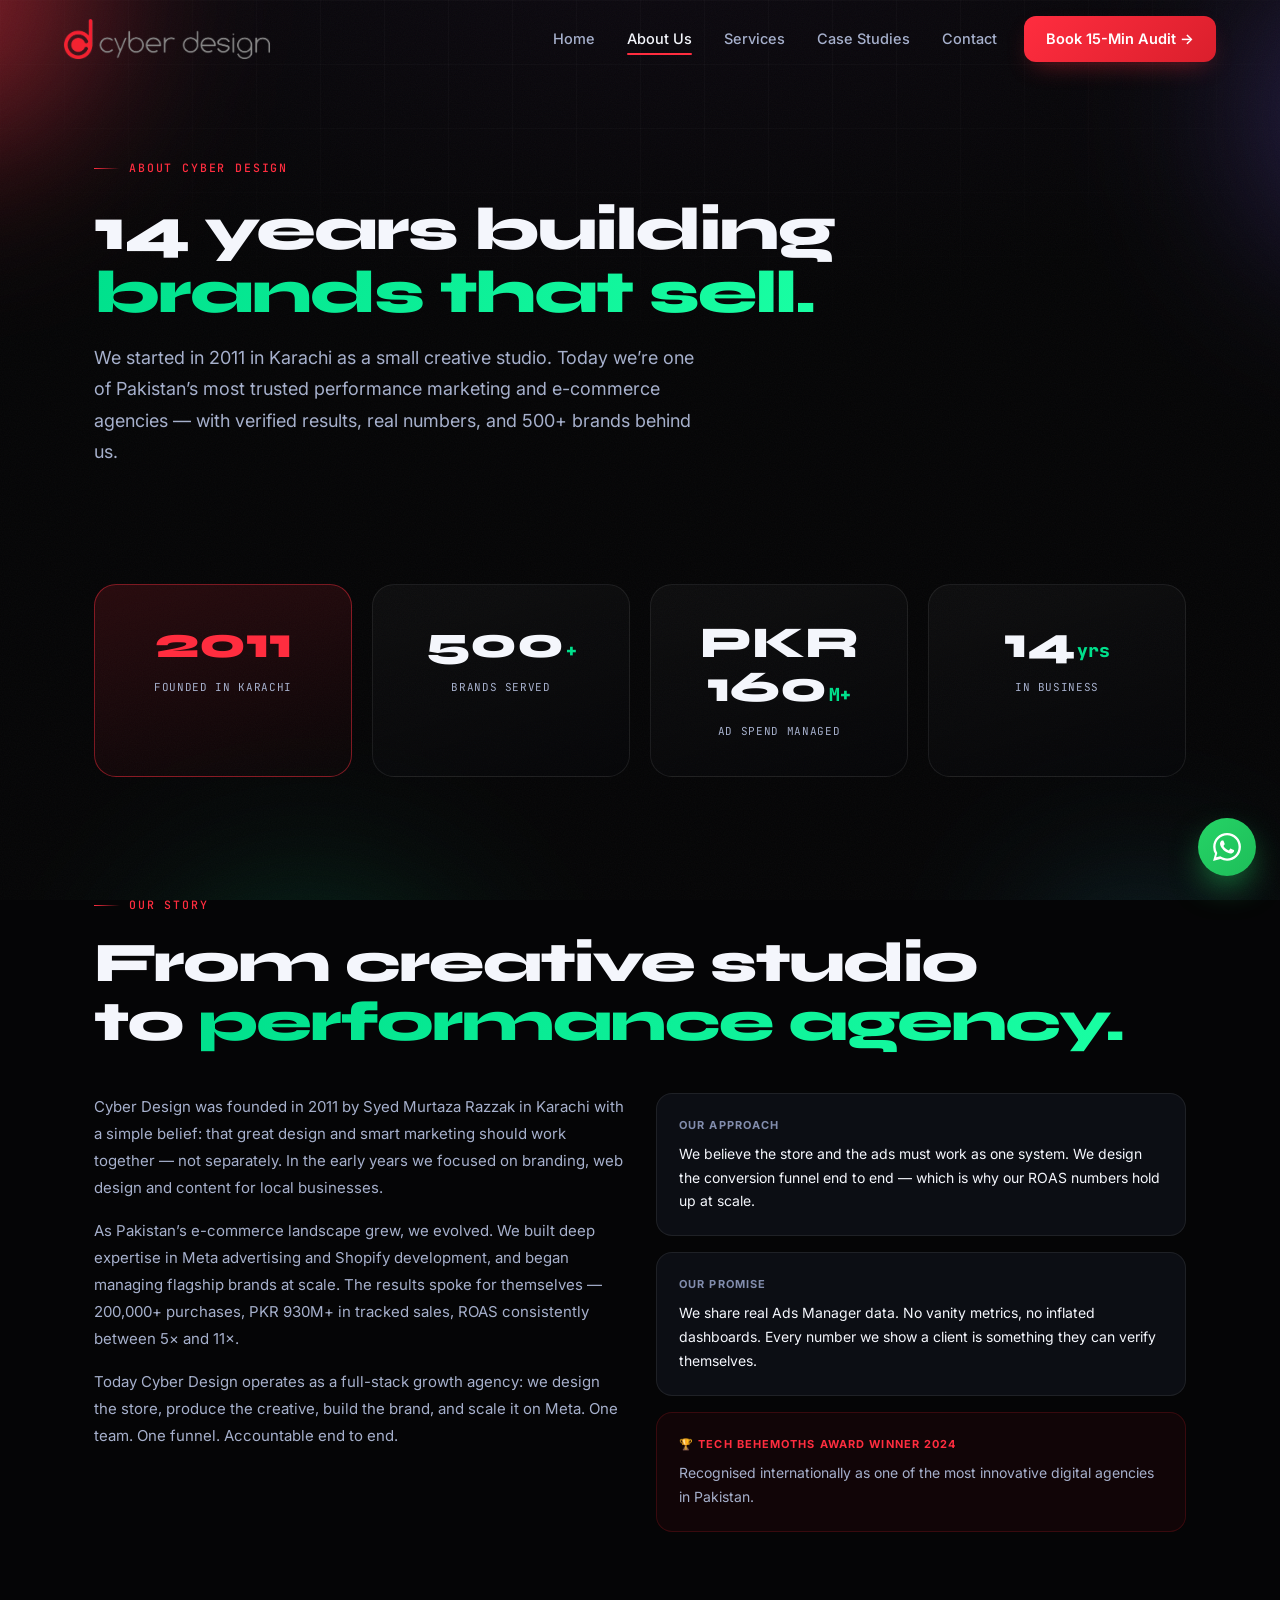
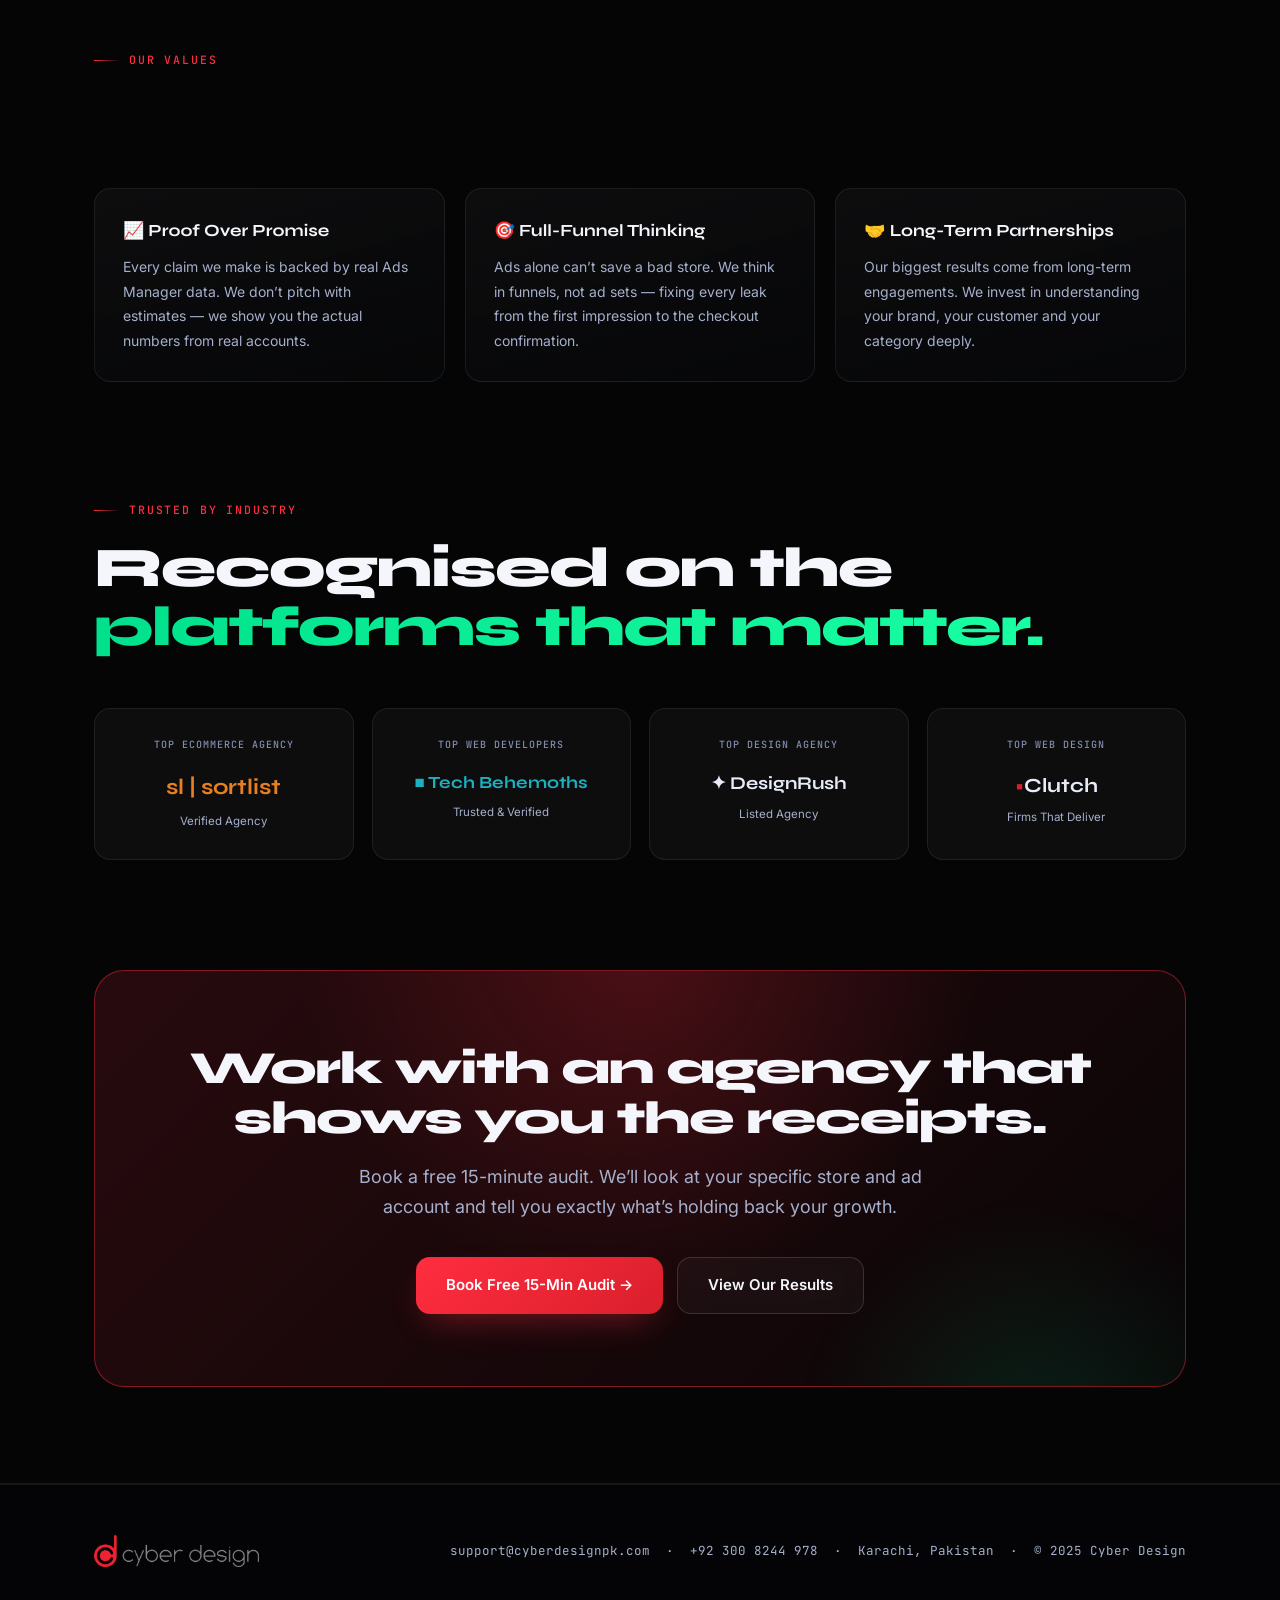
==== commit 816e0073: "Perf + a11y: non-blocking fonts, image dims, contrast PageSpeed fixes applied to all 9 pages: - Load" ====
--- a/about-us.html
+++ b/about-us.html
@@ -16,8 +16,11 @@
 <meta name="twitter:card" content="summary_large_image">
 <meta name="twitter:title" content="About Cyber Design | Digital Agency Karachi Since 2011 | Meta Ads & Shopify">
 <meta name="twitter:description" content="Cyber Design is a Karachi-based performance marketing agency founded in 2011. 500+ brands served, PKR 160M+ ad spend managed, Tech Behemoths Award Winner 2024.">
-<link rel="icon" type="image/webp" href="cyberdesign-logo.webp">
-<link rel="apple-touch-icon" href="cyberdesign-logo.webp">
+<link rel="icon" href="favicon.ico" sizes="any">
+<link rel="icon" type="image/png" sizes="32x32" href="favicon-32.png">
+<link rel="icon" type="image/png" sizes="16x16" href="favicon-16.png">
+<link rel="icon" type="image/webp" href="cyberdesign-favicon.webp">
+<link rel="apple-touch-icon" sizes="180x180" href="favicon-180.png">
 <script type="application/ld+json">{
   "@context":"https://schema.org",
   "@type":["MarketingAgency","LocalBusiness"],
@@ -33,7 +36,9 @@
 }</script>
 <link rel="preconnect" href="https://fonts.googleapis.com">
 <link rel="preconnect" href="https://fonts.gstatic.com" crossorigin>
-<link rel="stylesheet" href="https://fonts.googleapis.com/css2?family=Syne:wght@600;700;800&family=Inter:wght@300;400;500;600;700&family=JetBrains+Mono:wght@400;500;700&family=Playfair+Display:ital@1&display=swap">
+<link rel="preload" as="style" href="https://fonts.googleapis.com/css2?family=Syne:wght@700;800&family=Inter:wght@400;500;600;700&family=JetBrains+Mono:wght@400;500;700&family=Playfair+Display:ital@1&display=swap">
+<link rel="stylesheet" href="https://fonts.googleapis.com/css2?family=Syne:wght@700;800&family=Inter:wght@400;500;600;700&family=JetBrains+Mono:wght@400;500;700&family=Playfair+Display:ital@1&display=swap" media="print" onload="this.media='all'">
+<noscript><link rel="stylesheet" href="https://fonts.googleapis.com/css2?family=Syne:wght@700;800&family=Inter:wght@400;500;600;700&family=JetBrains+Mono:wght@400;500;700&family=Playfair+Display:ital@1&display=swap"></noscript>
 <link rel="stylesheet" href="styles.css">
 <!-- Google tag (gtag.js) -->
 <script async src="https://www.googletagmanager.com/gtag/js?id=G-51XB3NVH1X"></script>
@@ -51,7 +56,7 @@
 <div class="spotlight" id="spot"></div>
 <div class="scroll-bar" id="sbar"></div>
 <nav id="nav"><div class="nav-inner">
-  <div class="nav-logo"><a href="index.html"><img src="cyberdesign-logo.webp" alt="Cyber Design Agency Karachi"></a></div>
+  <div class="nav-logo"><a href="index.html"><img src="cyberdesign-logo.webp" alt="Cyber Design Agency Karachi" width="206" height="40" decoding="async" fetchpriority="high"></a></div>
   <div class="nav-links"><a href="index.html">Home</a><a href="about-us.html" class="cur">About Us</a><a href="services.html">Services</a><a href="case-studies.html">Case Studies</a><a href="contact.html">Contact</a><a href="contact.html" class="nav-cta">Book 15-Min Audit →</a></div>
   <div class="ham" id="ham"><span></span><span></span><span></span></div>
 </div></nav>
@@ -59,7 +64,7 @@
 <section class="pt-hero">
  <div class="wrap">
   <div class="rev sec-label">About Cyber Design</div>
-  <h2 class="rev sec-title" style="font-size:clamp(36px,5vw,60px)">14 years building<br><em>brands that sell.</em></h2>
+  <h1 class="rev sec-title" style="font-size:clamp(36px,5vw,60px)">14 years building<br><em>brands that sell.</em></h1>
   <p class="rev sec-sub" style="font-size:18px">We started in 2011 in Karachi as a small creative studio. Today we&rsquo;re one of Pakistan&rsquo;s most trusted performance marketing and e-commerce agencies &mdash; with verified results, real numbers, and 500+ brands behind us.</p>
  </div>
 </section>
--- a/styles.css
+++ b/styles.css
@@ -11,7 +11,7 @@
   --bd:rgba(255,255,255,.08);--bd2:rgba(255,255,255,.14);
   --p:#FF2D3F;--p2:#DA1F2C;--ph:#FF3344;--p-soft:rgba(255,45,63,.14);--p-glow:rgba(255,45,63,.45);
   --g:#00E08C;--g2:#19FFA3;--vi:#7C5CFF;--cy:#22D3EE;
-  --tx:#F4F6FC;--mu:#9AA4C0;--mu2:#5A6585;
+  --tx:#F4F6FC;--mu:#A6B0CC;--mu2:#828DAD;
   --rad:16px;--rad-lg:22px;--rad-xl:30px;
   --ease:cubic-bezier(0.16,1,0.3,1);--ease-out:cubic-bezier(0.22,1,0.36,1);
   --maxw:1220px;
@@ -77,8 +77,8 @@
 /* eyebrow / title / sub  (new + legacy) */
 .eyebrow,.sec-label{display:inline-flex;align-items:center;gap:9px;font-family:"JetBrains Mono",monospace;font-size:11.5px;font-weight:500;letter-spacing:.16em;text-transform:uppercase;color:var(--p);margin-bottom:20px}
 .eyebrow::before,.sec-label::before{content:"";width:26px;height:1px;background:linear-gradient(90deg,var(--p),transparent)}
-h2.title,h2.sec-title{font-family:"Syne",sans-serif;font-weight:800;font-size:clamp(32px,4.6vw,56px);line-height:1.05;letter-spacing:-.03em;color:var(--tx)}
-h2.title em,h2.sec-title em{font-style:normal;background:linear-gradient(115deg,var(--g),var(--g2));-webkit-background-clip:text;background-clip:text;-webkit-text-fill-color:transparent}
+h1.sec-title,h2.title,h2.sec-title{font-family:"Syne",sans-serif;font-weight:800;font-size:clamp(32px,4.6vw,56px);line-height:1.05;letter-spacing:-.03em;color:var(--tx)}
+h1.sec-title em,h2.title em,h2.sec-title em{font-style:normal;background:linear-gradient(115deg,var(--g),var(--g2));-webkit-background-clip:text;background-clip:text;-webkit-text-fill-color:transparent}
 .sub,.sec-sub{margin-top:18px;font-size:17.5px;color:var(--mu);max-width:600px;line-height:1.75}
 
 /* ---------- BUTTONS (new + legacy) ---------- */
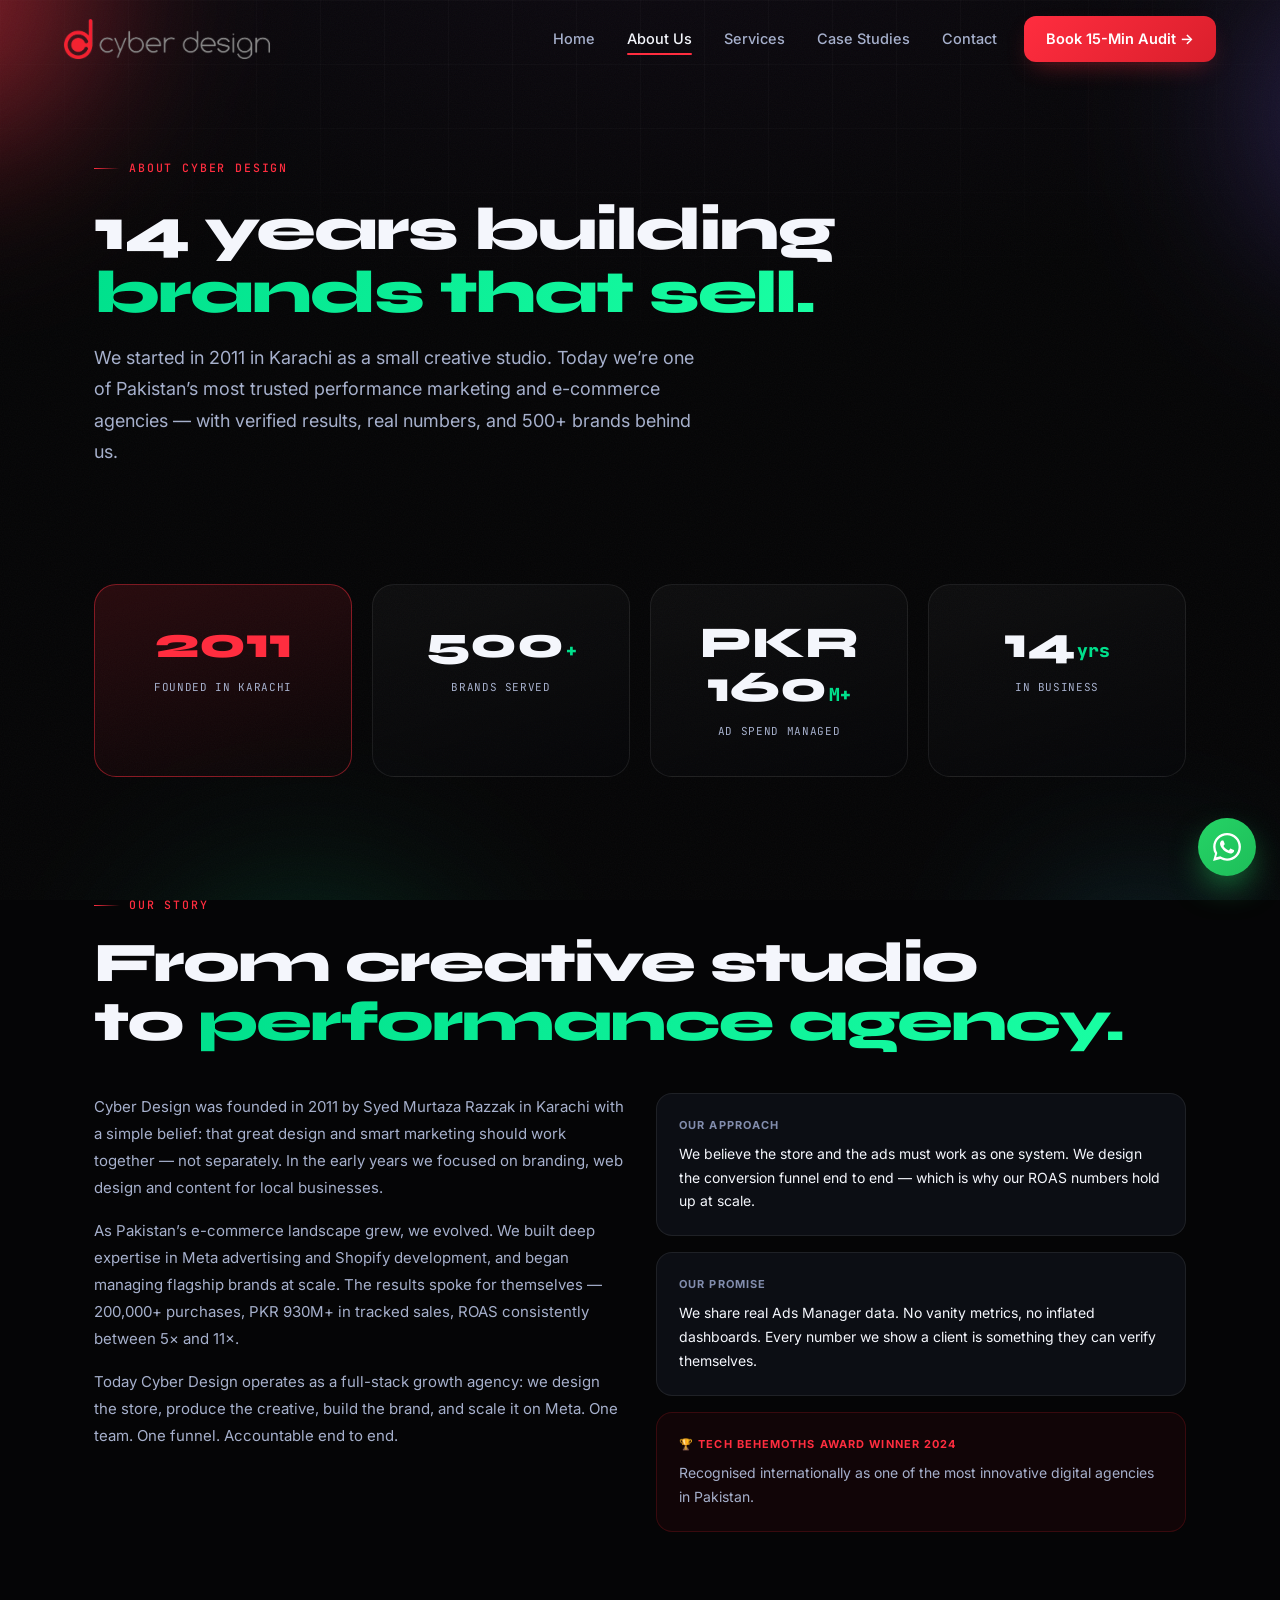
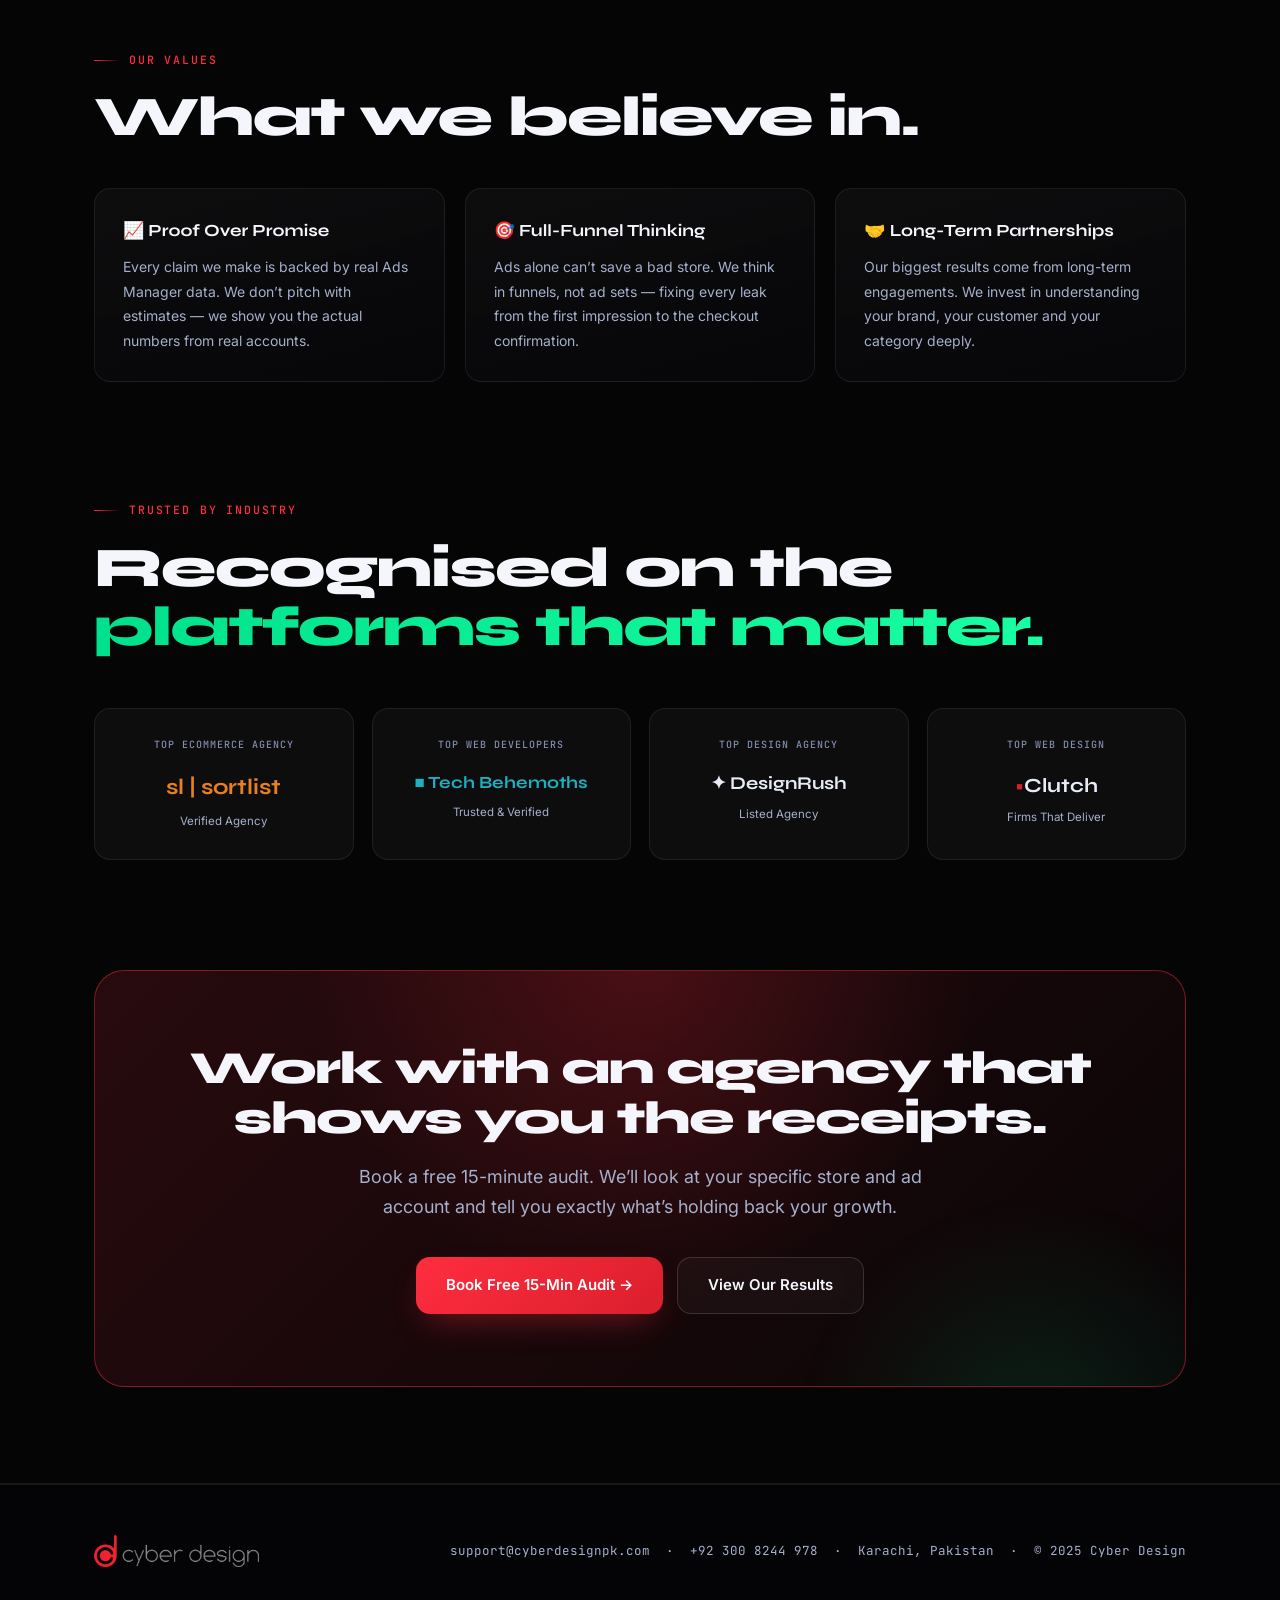
==== commit 92ea844d: "Perf round 2: kill forced reflow, defer GA, lighter mobile paint - app.js: replace scroll + getBound" ====
--- a/about-us.html
+++ b/about-us.html
@@ -39,14 +39,25 @@
 <link rel="preload" as="style" href="https://fonts.googleapis.com/css2?family=Syne:wght@700;800&family=Inter:wght@400;500;600;700&family=JetBrains+Mono:wght@400;500;700&family=Playfair+Display:ital@1&display=swap">
 <link rel="stylesheet" href="https://fonts.googleapis.com/css2?family=Syne:wght@700;800&family=Inter:wght@400;500;600;700&family=JetBrains+Mono:wght@400;500;700&family=Playfair+Display:ital@1&display=swap" media="print" onload="this.media='all'">
 <noscript><link rel="stylesheet" href="https://fonts.googleapis.com/css2?family=Syne:wght@700;800&family=Inter:wght@400;500;600;700&family=JetBrains+Mono:wght@400;500;700&family=Playfair+Display:ital@1&display=swap"></noscript>
-<link rel="stylesheet" href="styles.css">
-<!-- Google tag (gtag.js) -->
-<script async src="https://www.googletagmanager.com/gtag/js?id=G-51XB3NVH1X"></script>
+<link rel="stylesheet" href="styles.css?v=2">
+<!-- Google tag (gtag.js) — deferred for performance -->
 <script>
   window.dataLayer = window.dataLayer || [];
   function gtag(){dataLayer.push(arguments);}
   gtag('js', new Date());
   gtag('config', 'G-51XB3NVH1X');
+  (function(){
+    var loaded=false;
+    function loadGA(){ if(loaded) return; loaded=true;
+      var s=document.createElement('script'); s.async=true;
+      s.src='https://www.googletagmanager.com/gtag/js?id=G-51XB3NVH1X';
+      document.head.appendChild(s);
+    }
+    ['scroll','pointerdown','keydown','touchstart'].forEach(function(ev){
+      window.addEventListener(ev, loadGA, {once:true, passive:true});
+    });
+    window.addEventListener('load', function(){ setTimeout(loadGA, 3000); });
+  })();
 </script>
 </head>
 <body>
@@ -137,6 +148,6 @@
 <a class="wa-float magnetic" href="https://wa.me/923008244978" target="_blank" rel="noopener" aria-label="Chat on WhatsApp">
   <svg viewBox="0 0 24 24" fill="currentColor"><path d="M.057 24l1.687-6.163a11.867 11.867 0 0 1-1.587-5.946C.16 5.335 5.495 0 12.05 0a11.817 11.817 0 0 1 8.413 3.488 11.824 11.824 0 0 1 3.48 8.414c-.003 6.557-5.338 11.892-11.893 11.892a11.9 11.9 0 0 1-5.688-1.448L.057 24zm6.597-3.807c1.676.995 3.276 1.591 5.392 1.592 5.448 0 9.886-4.434 9.889-9.885.002-5.462-4.415-9.89-9.881-9.892-5.452 0-9.887 4.434-9.889 9.884a9.86 9.86 0 0 0 1.51 5.26l-.999 3.648 3.488-.916zm11.387-5.464c-.074-.124-.272-.198-.57-.347-.297-.149-1.758-.868-2.031-.967-.272-.099-.47-.149-.669.149-.198.297-.768.967-.941 1.165-.173.198-.347.223-.644.074-.297-.149-1.255-.462-2.39-1.475-.883-.788-1.48-1.761-1.653-2.059-.173-.297-.018-.458.13-.606.134-.133.297-.347.446-.521.151-.172.2-.296.3-.495.099-.198.05-.372-.025-.521-.075-.148-.669-1.611-.916-2.206-.242-.579-.487-.501-.669-.51l-.57-.01c-.198 0-.52.074-.792.372s-1.04 1.016-1.04 2.479 1.065 2.876 1.213 3.074c.149.198 2.095 3.2 5.076 4.487.709.306 1.263.489 1.694.625.712.227 1.36.195 1.872.118.571-.085 1.758-.719 2.006-1.413.247-.694.247-1.289.173-1.413z"/></svg>
 </a>
-<script src="app.js"></script>
+<script src="app.js?v=2"></script>
 </body>
 </html>
--- a/styles.css
+++ b/styles.css
@@ -44,7 +44,7 @@
 
 /* ---------- NAV ---------- */
 nav{position:fixed;top:0;left:0;right:0;z-index:120;padding:0 5vw;transition:.4s var(--ease)}
-nav.scrolled{background:rgba(5,5,6,.7);backdrop-filter:blur(20px) saturate(140%);border-bottom:1px solid var(--bd)}
+nav.scrolled{background:rgba(5,5,6,.82);backdrop-filter:blur(12px);border-bottom:1px solid var(--bd)}
 .nav-inner{max-width:var(--maxw);margin:0 auto;display:flex;align-items:center;justify-content:space-between;height:78px;transition:.4s var(--ease)}
 nav.scrolled .nav-inner{height:64px}
 .nav-logo img{height:40px;width:auto;filter:brightness(1.12) drop-shadow(0 0 1px rgba(255,255,255,.06));transition:.3s var(--ease)}
@@ -113,7 +113,7 @@
 .page-hero h1,.page-hero h2{margin-top:0}
 
 /* hero dashboard card */
-.hcard{position:relative;background:linear-gradient(165deg,rgba(16,18,26,.85),rgba(8,9,13,.9));border:1px solid var(--bd2);border-radius:var(--rad-xl);overflow:hidden;box-shadow:0 40px 90px -30px rgba(0,0,0,.8);backdrop-filter:blur(14px);opacity:0;transform:translateY(50px) scale(.95);animation:cardIn 1.1s var(--ease) .5s forwards}
+.hcard{position:relative;background:linear-gradient(165deg,rgba(16,18,26,.92),rgba(8,9,13,.95));border:1px solid var(--bd2);border-radius:var(--rad-xl);overflow:hidden;box-shadow:0 40px 90px -30px rgba(0,0,0,.8);backdrop-filter:blur(6px);opacity:0;transform:translateY(50px) scale(.95);animation:cardIn 1.1s var(--ease) .5s forwards}
 @keyframes cardIn{to{opacity:1;transform:none}}
 .hcard.float{animation:cardIn 1.1s var(--ease) .5s forwards,floaty 7s ease-in-out 1.6s infinite}
 @keyframes floaty{0%,100%{transform:translateY(0)}50%{transform:translateY(-14px)}}
@@ -354,6 +354,9 @@
 
 /* ---------- RESPONSIVE ---------- */
 @media(max-width:980px){
+  .aurora{filter:blur(46px);opacity:.55}
+  .aurora b{animation:none!important}
+  .noise-fx{display:none}
   .hero-grid{grid-template-columns:1fr;gap:54px}
   .svc-grid,.svc-overview-grid{grid-template-columns:1fr}
   .proof-grid{grid-template-columns:repeat(2,1fr)}
